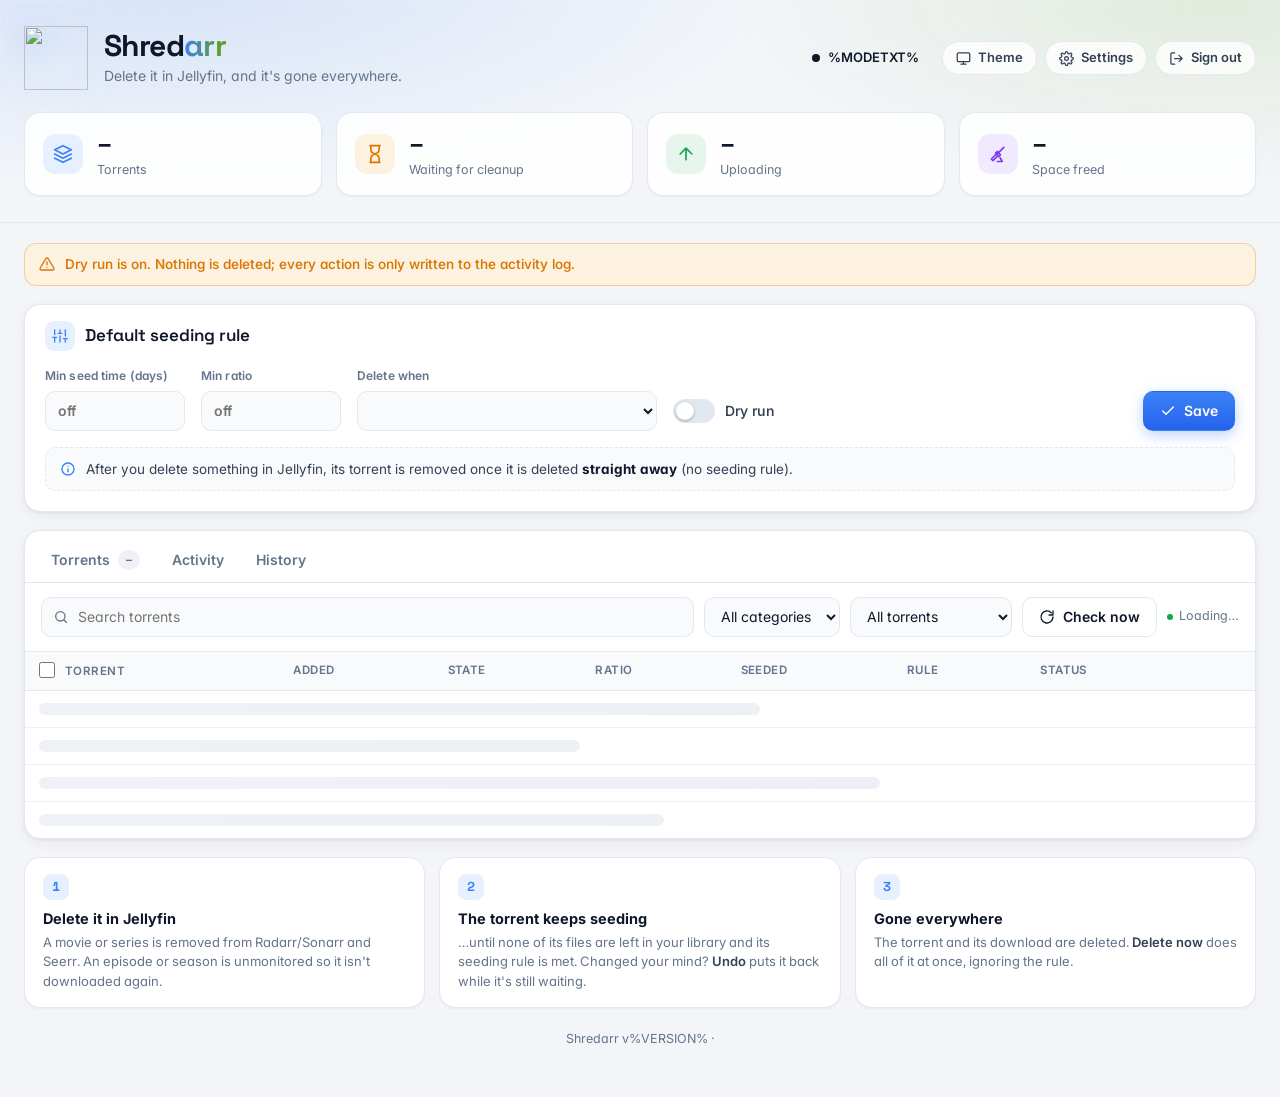
==== static/index.html @ 768ab6dd "Shredarr 1.0.0 Delete it in Jellyfin, and it's gone everywhere: Sonarr/Radarr, Seerr and qBittorrent" ====
<!doctype html>
<html lang="en">
<head>
<meta charset="utf-8">
<meta name="viewport" content="width=device-width,initial-scale=1,viewport-fit=cover">
<title>Shredarr</title>
<script>try{const t=localStorage.getItem('shredarr-theme');if(t)document.documentElement.dataset.theme=t}catch(e){}</script>
<link rel="icon" href="/logo.svg?v=4" type="image/svg+xml">
<link rel="apple-touch-icon" href="/logo.png?v=4">
<meta name="theme-color" content="#f3f5f9" media="(prefers-color-scheme: light)">
<meta name="theme-color" content="#0a0c11" media="(prefers-color-scheme: dark)">
<link rel="preconnect" href="https://fonts.googleapis.com"><link rel="preconnect" href="https://fonts.gstatic.com" crossorigin>
<link rel="stylesheet" href="https://fonts.googleapis.com/css2?family=Inter:wght@400;500;600;700&family=Space+Grotesk:wght@500;600;700&display=swap">
<link rel="stylesheet" href="/static/app.css?v=%ASSETV%">
</head>
<body>
<svg width="0" height="0" style="position:absolute" aria-hidden="true"><defs>
<symbol id="i-trash" viewBox="0 0 24 24"><path d="M3 6h18M8 6V4.5A1.5 1.5 0 0 1 9.5 3h5A1.5 1.5 0 0 1 16 4.5V6m2.5 0-.9 13.1A2 2 0 0 1 15.6 21H8.4a2 2 0 0 1-2-1.9L5.5 6M10 11v6M14 11v6"/></symbol>
<symbol id="i-edit" viewBox="0 0 24 24"><path d="M12 20h9M16.5 3.5a2.1 2.1 0 0 1 3 3L7 19l-4 1 1-4z"/></symbol>
<symbol id="i-film" viewBox="0 0 24 24"><rect x="3" y="3" width="18" height="18" rx="2"/><path d="M7 3v18M17 3v18M3 7.5h4M3 12h18M3 16.5h4M17 7.5h4M17 16.5h4"/></symbol>
<symbol id="i-tv" viewBox="0 0 24 24"><rect x="2" y="7" width="20" height="14" rx="2"/><path d="m17 2-5 5-5-5"/></symbol>
<symbol id="i-cap" viewBox="0 0 24 24"><path d="M22 10 12 5 2 10l10 5 10-5z"/><path d="M6 12v5c3 2.5 9 2.5 12 0v-5"/></symbol>
<symbol id="i-box" viewBox="0 0 24 24"><path d="M21 8 12 3 3 8v8l9 5 9-5z"/><path d="m3 8 9 5 9-5M12 13v8"/></symbol>
<symbol id="i-refresh" viewBox="0 0 24 24"><path d="M21 12a9 9 0 1 1-2.6-6.4M21 3v6h-6"/></symbol>
<symbol id="i-search" viewBox="0 0 24 24"><circle cx="11" cy="11" r="7"/><path d="m20 20-3.5-3.5"/></symbol>
<symbol id="i-check" viewBox="0 0 24 24"><path d="M20 6 9 17l-5-5"/></symbol>
<symbol id="i-clock" viewBox="0 0 24 24"><circle cx="12" cy="12" r="9"/><path d="M12 7v5l3 2"/></symbol>
<symbol id="i-up" viewBox="0 0 24 24"><path d="M12 19V5M5 12l7-7 7 7"/></symbol>
<symbol id="i-alert" viewBox="0 0 24 24"><path d="M10.3 3.9 1.8 18a2 2 0 0 0 1.7 3h17a2 2 0 0 0 1.7-3L13.7 3.9a2 2 0 0 0-3.4 0z"/><path d="M12 9v4M12 17h.01"/></symbol>
<symbol id="i-layers" viewBox="0 0 24 24"><path d="m12 2 10 5-10 5L2 7z"/><path d="m2 17 10 5 10-5M2 12l10 5 10-5"/></symbol>
<symbol id="i-sliders" viewBox="0 0 24 24"><path d="M4 21v-7M4 10V3M12 21v-9M12 8V3M20 21v-5M20 12V3M1 14h6M9 8h6M17 16h6"/></symbol>
<symbol id="i-power" viewBox="0 0 24 24"><path d="M18.4 6.6a9 9 0 1 1-12.8 0M12 2v10"/></symbol>
<symbol id="i-info" viewBox="0 0 24 24"><circle cx="12" cy="12" r="9"/><path d="M12 16v-4M12 8h.01"/></symbol>
<symbol id="i-undo" viewBox="0 0 24 24"><path d="M3 7v6h6"/><path d="M3.5 13A9 9 0 1 0 6 6.3L3 9"/></symbol>
<symbol id="i-bell" viewBox="0 0 24 24"><path d="M18 8a6 6 0 1 0-12 0c0 7-3 9-3 9h18s-3-2-3-9M13.7 21a2 2 0 0 1-3.4 0"/></symbol>
<symbol id="i-lock" viewBox="0 0 24 24"><rect x="4" y="11" width="16" height="10" rx="2"/><path d="M8 11V7a4 4 0 0 1 8 0v4"/></symbol>
<symbol id="i-logout" viewBox="0 0 24 24"><path d="M9 21H5a2 2 0 0 1-2-2V5a2 2 0 0 1 2-2h4M16 17l5-5-5-5M21 12H9"/></symbol>
<symbol id="i-send" viewBox="0 0 24 24"><path d="M22 2 11 13M22 2l-7 20-4-9-9-4z"/></symbol>
<symbol id="i-gear" viewBox="0 0 24 24"><circle cx="12" cy="12" r="3"/><path d="M19.4 15a1.7 1.7 0 0 0 .3 1.8l.1.1a2 2 0 1 1-2.8 2.8l-.1-.1a1.7 1.7 0 0 0-1.8-.3 1.7 1.7 0 0 0-1 1.5V21a2 2 0 1 1-4 0v-.1a1.7 1.7 0 0 0-1.1-1.5 1.7 1.7 0 0 0-1.8.3l-.1.1a2 2 0 1 1-2.8-2.8l.1-.1a1.7 1.7 0 0 0 .3-1.8 1.7 1.7 0 0 0-1.5-1H3a2 2 0 1 1 0-4h.1a1.7 1.7 0 0 0 1.5-1.1 1.7 1.7 0 0 0-.3-1.8l-.1-.1a2 2 0 1 1 2.8-2.8l.1.1a1.7 1.7 0 0 0 1.8.3H9a1.7 1.7 0 0 0 1-1.5V3a2 2 0 1 1 4 0v.1a1.7 1.7 0 0 0 1 1.5 1.7 1.7 0 0 0 1.8-.3l.1-.1a2 2 0 1 1 2.8 2.8l-.1.1a1.7 1.7 0 0 0-.3 1.8V9a1.7 1.7 0 0 0 1.5 1H21a2 2 0 1 1 0 4h-.1a1.7 1.7 0 0 0-1.5 1z"/></symbol>
<symbol id="i-back" viewBox="0 0 24 24"><path d="M19 12H5M12 19l-7-7 7-7"/></symbol>
<symbol id="i-hourglass" viewBox="0 0 24 24"><path d="M6 2h12M6 22h12M7 2v4.5a5 5 0 0 0 2 4l3 1.5 3-1.5a5 5 0 0 0 2-4V2M7 22v-4.5a5 5 0 0 1 2-4l3-1.5 3 1.5a5 5 0 0 1 2 4V22"/></symbol>
<symbol id="i-sun" viewBox="0 0 24 24"><circle cx="12" cy="12" r="4"/><path d="M12 2v2M12 20v2M4.9 4.9l1.4 1.4M17.7 17.7l1.4 1.4M2 12h2M20 12h2M4.9 19.1l1.4-1.4M17.7 6.3l1.4-1.4"/></symbol>
<symbol id="i-moon" viewBox="0 0 24 24"><path d="M21 12.8A9 9 0 1 1 11.2 3a7 7 0 0 0 9.8 9.8z"/></symbol>
<symbol id="i-auto" viewBox="0 0 24 24"><rect x="2" y="3" width="20" height="14" rx="2"/><path d="M8 21h8M12 17v4"/></symbol>
<symbol id="i-plug" viewBox="0 0 24 24"><path d="M9 2v6M15 2v6M6 8h12v3a6 6 0 0 1-12 0zM12 17v5"/></symbol>
<symbol id="i-shield" viewBox="0 0 24 24"><path d="M12 22s8-4 8-10V5l-8-3-8 3v7c0 6 8 10 8 10z"/></symbol>
<symbol id="i-disk" viewBox="0 0 24 24"><path d="M22 12H2M5.5 5h13l3.5 7v6a2 2 0 0 1-2 2H4a2 2 0 0 1-2-2v-6z"/><path d="M6 16h.01M10 16h.01"/></symbol>
<symbol id="i-list" viewBox="0 0 24 24"><path d="M8 6h13M8 12h13M8 18h13M3 6h.01M3 12h.01M3 18h.01"/></symbol>
<symbol id="i-plus" viewBox="0 0 24 24"><path d="M12 5v14M5 12h14"/></symbol>
<symbol id="i-x" viewBox="0 0 24 24"><path d="M18 6 6 18M6 6l12 12"/></symbol>
<symbol id="i-history" viewBox="0 0 24 24"><path d="M3 12a9 9 0 1 0 3-6.7L3 8"/><path d="M3 3v5h5M12 7v5l4 2"/></symbol>
<symbol id="i-broom" viewBox="0 0 24 24"><path d="m19 4-7.5 7.5M9 13l-5 5 2 2 5-5M13 15l-4-4 2-2 4 4zM14.5 16.5 17 21h-6"/></symbol>
<symbol id="i-link" viewBox="0 0 24 24"><path d="M15 3h6v6M10 14 21 3M18 13v6a2 2 0 0 1-2 2H5a2 2 0 0 1-2-2V8a2 2 0 0 1 2-2h6"/></symbol>
</defs></svg>

<div class="hero"><div class="wrapw">
<header class="top">
  <div class="brand"><img class="logo" src="/logo.svg?v=4" alt=""><div><h1>Shred<span>arr</span></h1><p>Delete it in Jellyfin, and it's gone everywhere.</p></div></div>
  <div class="hact">
    <span id="mode" class="pill %MODECLS%"><i></i><span id="modet">%MODETXT%</span></span>
    <button class="hbtn" id="htheme" title="Theme: follows your device"><svg class="i"><use href="#i-auto"/></svg><span>Theme</span></button>
    <a class="hbtn" id="hset" href="/settings" title="Settings"><svg class="i"><use href="#i-gear"/></svg><span>Settings</span></a>
    <a class="hbtn" id="hback" href="/" title="Back to dashboard" hidden><svg class="i"><use href="#i-back"/></svg><span>Dashboard</span></a>
    <button class="hbtn" id="hlogout" title="Sign out"><svg class="i"><use href="#i-logout"/></svg><span>Sign out</span></button>
  </div>
</header>
<section class="stats dash">
  <div class="stat"><div class="ic blue"><svg class="i"><use href="#i-layers"/></svg></div><div class="tx"><b id="st-total">–</b><span>Torrents</span></div></div>
  <div class="stat"><div class="ic amber"><svg class="i"><use href="#i-hourglass"/></svg></div><div class="tx"><b id="st-wait">–</b><span>Waiting for cleanup</span></div></div>
  <div class="stat"><div class="ic green"><svg class="i"><use href="#i-up"/></svg></div><div class="tx"><b id="st-up">–</b><span id="st-up-l">Uploading</span></div></div>
  <div class="stat"><div class="ic violet"><svg class="i"><use href="#i-broom"/></svg></div><div class="tx"><b id="st-freed">–</b><span id="st-freed-l">Space freed</span></div></div>
</section>
</div></div>

<main class="wrapw">
<div class="banner" id="setupbanner" hidden><svg class="i"><use href="#i-plug"/></svg><span>Shredarr isn't connected to your apps yet.</span><a href="/settings">Finish setup →</a></div>
<div class="banner bad" id="healthbanner" hidden><svg class="i"><use href="#i-alert"/></svg><span id="healthtext"></span><a href="/settings">Connections →</a></div>
<div class="banner" id="banner" %BANNERHIDDEN%><svg class="i"><use href="#i-alert"/></svg><span>Dry run is on. Nothing is deleted; every action is only written to the activity log.</span></div>
<div class="banner info dash" id="leftbanner" hidden><svg class="i"><use href="#i-broom"/></svg><span id="lefttext"></span><button type="button" id="leftshow">Review</button></div>

<!-- ============================================================ settings page -->
<section class="panel spage" id="spage" hidden>
<div class="panel-h"><h2><span class="ic blue"><svg class="i"><use href="#i-gear"/></svg></span>Settings</h2></div>
<div class="settings">

<section class="sbox wide" id="connbox"><h3><span class="ic blue"><svg class="i"><use href="#i-plug"/></svg></span>Connections</h3>
<p class="help">How Shredarr reaches your apps. Use the addresses Shredarr's container can reach, for example <code>http://sonarr:8989</code> on a shared Docker network. Leave a key blank to keep the saved one.</p>
<form id="cform"><div class="conns">
  <div class="conn" data-svc="sonarr"><div class="conn-h"><i class="dot"></i><b>Sonarr</b><small class="cstate"></small></div>
    <div class="field"><label>URL</label><div><input name="sonarr.url" placeholder="http://sonarr:8989" autocomplete="off"></div></div>
    <div class="field"><label>API key</label><div><input name="sonarr.api_key" type="password" autocomplete="off"><small>Sonarr → Settings → General → API Key</small></div></div>
    <div class="btnrow"><button type="button" class="ctest">Test</button></div></div>
  <div class="conn" data-svc="radarr"><div class="conn-h"><i class="dot"></i><b>Radarr</b><small class="cstate"></small></div>
    <div class="field"><label>URL</label><div><input name="radarr.url" placeholder="http://radarr:7878" autocomplete="off"></div></div>
    <div class="field"><label>API key</label><div><input name="radarr.api_key" type="password" autocomplete="off"><small>Radarr → Settings → General → API Key</small></div></div>
    <div class="btnrow"><button type="button" class="ctest">Test</button></div></div>
  <div class="conn" data-svc="qbittorrent"><div class="conn-h"><i class="dot"></i><b>qBittorrent</b><small class="cstate"></small></div>
    <div class="field"><label>URL</label><div><input name="qbittorrent.url" placeholder="http://qbittorrent:8080" autocomplete="off"></div></div>
    <div class="field"><label>Username</label><div><input name="qbittorrent.username" autocomplete="off"></div></div>
    <div class="field"><label>Password</label><div><input name="qbittorrent.password" type="password" autocomplete="off"></div></div>
    <div class="btnrow"><button type="button" class="ctest">Test</button></div></div>
  <div class="conn" data-svc="jellyfin"><div class="conn-h"><i class="dot"></i><b>Jellyfin</b><small class="cstate"></small></div>
    <div class="field"><label>URL</label><div><input name="jellyfin.url" placeholder="http://jellyfin:8096" autocomplete="off"></div></div>
    <div class="field"><label>API key</label><div><input name="jellyfin.api_key" type="password" autocomplete="off"><small>Jellyfin → Dashboard → API Keys</small></div></div>
    <div class="btnrow"><button type="button" class="ctest">Test</button></div></div>
  <div class="conn" data-svc="seerr"><div class="conn-h"><i class="dot"></i><b>Seerr</b><small class="opt">optional</small><small class="cstate"></small></div>
    <div class="field"><label>URL</label><div><input name="seerr.url" placeholder="http://seerr:5055" autocomplete="off"><small>Jellyseerr or Overseerr. Leave blank if you don't use one.</small></div></div>
    <div class="field"><label>API key</label><div><input name="seerr.api_key" type="password" autocomplete="off"></div></div>
    <div class="btnrow"><button type="button" class="ctest">Test</button></div></div>
</div>
<div class="btnrow"><button class="p"><svg class="i"><use href="#i-check"/></svg>Save connections</button></div>
</form>
<div class="svc"><div class="svc-h">Jellyfin webhook</div>
  <p class="help">Jellyfin tells Shredarr about deletes through its <b>Webhook</b> plugin. Install it from Jellyfin → Dashboard → Plugins → Catalog, then let Shredarr set it up.</p>
  <form id="wform"><div class="field"><label for="f-wu">Shredarr address</label><div><input id="f-wu" name="url" placeholder="http://shredarr:8089"><small>How Jellyfin reaches Shredarr. Use the server's IP if Jellyfin isn't on the same Docker network.</small></div></div>
  <div class="btnrow"><button class="p"><svg class="i"><use href="#i-link"/></svg>Set up Jellyfin webhook</button></div></form></div>
<div class="svc"><div class="svc-h">Path mappings</div>
  <p class="help">Only needed if qBittorrent or Sonarr/Radarr see your files at a different path than Shredarr does. Example: qBittorrent says <code>/downloads/</code>, Shredarr has the same folder at <code>/data/downloads/</code>.</p>
  <form id="mform"><div id="maps"></div>
  <div class="btnrow"><button type="button" id="addmap"><svg class="i"><use href="#i-plus"/></svg>Add mapping</button><button class="p">Save mappings</button></div></form></div>
</section>

<section class="sbox wide"><h3><span class="ic violet"><svg class="i"><use href="#i-list"/></svg></span>Seeding rules</h3>
<p class="help">Give some torrents a different rule than the default. The first rule that matches wins, in this order: a torrent's own rule, then <b>show or movie</b>, then <b>tracker</b>, then <b>category</b>, then the default rule on the dashboard. "Never delete" protects matching torrents.</p>
<form id="lform"><div class="rlist" id="rlist"></div>
<datalist id="dl-category"></datalist><datalist id="dl-title"></datalist><datalist id="dl-tracker"></datalist>
<div class="btnrow"><button type="button" id="addrule"><svg class="i"><use href="#i-plus"/></svg>Add rule</button><button class="p">Save rules</button></div></form>
</section>

<section class="sbox notif"><h3><span class="ic blue"><svg class="i"><use href="#i-bell"/></svg></span>Notifications</h3>
<p class="help">Set up any of these services. Leave the ones you don't use blank.</p>
<form id="nform">
<div class="svc"><div class="svc-h">Discord</div>
<div class="field"><label for="f-du">Webhook URL</label><div><input id="f-du" name="discord_url" placeholder="https://discord.com/api/webhooks/…" autocomplete="off"><small>Discord channel webhook URL</small></div></div>
<div class="field"><label for="f-dn">Username</label><div><input id="f-dn" name="discord_username" placeholder="Shredarr" autocomplete="off"><small>The username to post as. Leave blank for the webhook's own name.</small></div></div>
<div class="field"><label for="f-da">Avatar</label><div><input id="f-da" name="discord_avatar" placeholder="Shredarr logo" autocomplete="off"><small>Image URL for the avatar on these messages. Leave blank to use the Shredarr logo, which Shredarr sets as the webhook's own picture (Discord can't load images from a private server).</small></div></div></div>
<div class="svc"><div class="svc-h">ntfy</div>
<div class="field"><label for="f-ns">Server URL</label><div><input id="f-ns" name="ntfy_server" placeholder="https://ntfy.sh" autocomplete="off"><small>Leave blank to use ntfy.sh, or enter your own server.</small></div></div>
<div class="field"><label for="f-nt">Topic</label><div><input id="f-nt" name="ntfy_topic" placeholder="my-shredarr-alerts" autocomplete="off"><small>The topic your phone is subscribed to in the ntfy app.</small></div></div>
<div class="field"><label for="f-nk">Access token</label><div><input id="f-nk" name="ntfy_token" type="password" autocomplete="off"><small>Only needed if the topic is protected.</small></div></div>
<div class="field"><label for="f-np">Priority</label><div><select id="f-np" name="ntfy_priority"><option value="1">Min</option><option value="2">Low</option><option value="3">Default</option><option value="4">High</option><option value="5">Max</option></select></div></div></div>
<div class="svc"><div class="svc-h">Pushover</div>
<div class="field"><label for="f-pu">User key</label><div><input id="f-pu" name="pushover_user" autocomplete="off"><small>Your user key from pushover.net.</small></div></div>
<div class="field"><label for="f-pt">API token</label><div><input id="f-pt" name="pushover_token" type="password" autocomplete="off"><small>The application token you created on pushover.net.</small></div></div>
<div class="field"><label for="f-pp">Priority</label><div><select id="f-pp" name="pushover_priority"><option value="-2">Lowest</option><option value="-1">Low</option><option value="0">Normal</option><option value="1">High</option><option value="2">Emergency</option></select></div></div>
<div class="field"><label for="f-pso">Sound</label><div><input id="f-pso" name="pushover_sound" placeholder="Your default" autocomplete="off"><small>Optional, for example <i>pushover</i>, <i>cosmic</i> or <i>none</i>.</small></div></div></div>
<div class="svc"><div class="svc-h">Notify me when</div>
<div class="sw-row"><input type="checkbox" class="sw" aria-label="A torrent is cleaned up" name="on_cleanup"><span><b>A torrent is cleaned up</b><small>Its torrent and download were deleted, with the space freed.</small></span></div>
<div class="sw-row"><input type="checkbox" class="sw" aria-label="Something goes wrong" name="on_failure"><span><b>Something goes wrong</b><small>Any step that fails, or an app Shredarr can't reach.</small></span></div>
<div class="sw-row"><input type="checkbox" class="sw" aria-label="An undo finishes" name="on_undo"><span><b>An undo finishes</b><small>Whether the restore worked or not.</small></span></div>
<div class="sw-row"><input type="checkbox" class="sw" aria-label="I delete something in Jellyfin" name="on_jellyfin"><span><b>I delete something in Jellyfin</b><small>Every delete Shredarr receives.</small></span></div>
<div class="sw-row"><input type="checkbox" class="sw" aria-label="Daily summary" name="daily_summary"><span><b>Daily summary</b><small>What was cleaned up, space freed, problems and what's waiting.</small></span><input type="time" name="summary_time" class="tm"></div></div>
<div class="btnrow"><button type="button" id="ntest"><svg class="i"><use href="#i-send"/></svg>Send test</button><button class="p"><svg class="i"><use href="#i-check"/></svg>Save</button></div>
</form></section>

<div class="scol">
<section class="sbox"><h3><span class="ic blue"><svg class="i"><use href="#i-broom"/></svg></span>Cleanup behavior</h3>
<p class="help">What Shredarr does in Sonarr, Radarr and Seerr when you delete something in Jellyfin.</p>
<form id="bform">
<div class="sw-row"><input type="checkbox" class="sw" aria-label="Add an import exclusion" name="import_exclusion"><span><b>Add an import exclusion</b><small>When a movie or show is removed, stop import lists from adding it back.</small></span></div>
<div class="sw-row"><input type="checkbox" class="sw" aria-label="Remove it from Seerr" name="remove_from_seerr"><span><b>Remove it from Seerr</b><small>So it can be requested again later.</small></span></div>
<div class="sw-row"><input type="checkbox" class="sw" aria-label="Unmonitor deleted episodes" name="unmonitor"><span><b>Unmonitor deleted episodes and seasons</b><small>Otherwise Sonarr may download them again.</small></span></div>
<div class="sw-row"><input type="checkbox" class="sw" aria-label="Remove episode file records" name="remove_episode_files"><span><b>Remove deleted episodes' file records</b><small>Keeps Sonarr's view of your library accurate straight away.</small></span></div>
</form></section>

<section class="sbox"><h3><span class="ic green"><svg class="i"><use href="#i-clock"/></svg></span>Deletion delay</h3>
<p class="help">After you delete something in Jellyfin, Shredarr can hold on to its torrent for a while before removing it, even once the seeding rule is met. That gives you time to <b>Undo</b> a delete you didn't mean.</p>
<form id="gform">
<div class="field"><label for="f-gv">Wait</label><div><div class="dur"><input id="f-gv" name="value" type="number" min="0" step="any"><select name="unit"><option value="hours">hours</option><option value="days">days</option></select></div>
<small id="g-help">0 means no delay: the torrent is removed as soon as its seeding rule is met.</small></div></div>
<div class="btnrow"><button class="p"><svg class="i"><use href="#i-check"/></svg>Save</button></div></form></section>

<section class="sbox"><h3><span class="ic amber"><svg class="i"><use href="#i-disk"/></svg></span>Low disk space</h3>
<p class="help">When the downloads disk runs low, delete waiting torrents early (oldest first) even if their seeding rule isn't met yet. Torrents still in your library, protected, or in their deletion delay are never touched.</p>
<form id="sform">
<div class="sw-row"><input type="checkbox" class="sw" aria-label="Free up space automatically" name="enabled"><span><b>Free up space automatically</b><small id="free-now"></small></span></div>
<div class="field"><label for="f-sg">Keep at least</label><div><div class="dur"><input id="f-sg" name="min_free_gb" type="number" min="1" step="any"><span class="unit">GB free</span></div></div></div>
<div class="btnrow"><button class="p"><svg class="i"><use href="#i-check"/></svg>Save</button></div></form></section>

<section class="sbox"><h3><span class="ic amber"><svg class="i"><use href="#i-box"/></svg></span>RAR restore</h3>
<p class="help">Some releases come as RAR archives. If you delete one and then press <b>Undo</b>, Shredarr unpacks the archive again and hands the video back to Sonarr/Radarr.</p>
<form id="rform">
<div class="sw-row"><input type="checkbox" class="sw" aria-label="Restore RAR releases with Undo" name="enabled"><span><b>Restore RAR releases with Undo</b><small>Shredarr unpacks the archive with its built-in unpacker. The torrent's files are only read, never changed.</small></span></div>
<ul class="checks" id="rchecks" hidden></ul>
<div class="btnrow"><button type="button" id="rcheck"><svg class="i"><use href="#i-check"/></svg>Check setup</button></div>
</form></section>

<section class="sbox"><h3><span class="ic violet"><svg class="i"><use href="#i-lock"/></svg></span>Password</h3>
<form id="pform">
<div class="field"><label for="f-pc">Current</label><div><input id="f-pc" type="password" name="current" autocomplete="current-password" required></div></div>
<div class="field"><label for="f-pn">New</label><div><input id="f-pn" type="password" name="new" autocomplete="new-password" required><small id="pol-text"></small></div></div>
<div class="field"><label for="f-pk">Confirm</label><div><input id="f-pk" type="password" name="confirm" autocomplete="new-password" required></div></div>
<div class="btnrow"><button class="p"><svg class="i"><use href="#i-check"/></svg>Change password</button></div></form>
<form id="polform" class="svc" style="margin-top:14px"><div class="svc-h">Password rules</div>
<div class="field"><label for="f-ml">Minimum length</label><div><input id="f-ml" type="number" name="min_length" min="1" max="128"></div></div>
<div class="sw-row"><input type="checkbox" class="sw" aria-label="Needs an uppercase letter" name="upper"><span><b>Needs an uppercase letter</b></span></div>
<div class="sw-row"><input type="checkbox" class="sw" aria-label="Needs a number" name="digit"><span><b>Needs a number</b></span></div>
<div class="sw-row"><input type="checkbox" class="sw" aria-label="Needs a symbol" name="symbol"><span><b>Needs a symbol</b></span></div>
<div class="btnrow"><button type="button" id="polnone">No requirements</button><button class="p">Save rules</button></div></form>
<p class="help" style="margin:14px 0 0">Forgot it? Use <b>Forgot password?</b> on the sign-in page to get a one-time reset code.</p>
<div class="btnrow" style="margin-top:14px;border-top:1px solid var(--line2);padding-top:14px"><button type="button" id="logoutall"><svg class="i"><use href="#i-logout"/></svg>Sign out everywhere</button></div></section>

<section class="sbox"><h3><span class="ic green"><svg class="i"><use href="#i-info"/></svg></span>About</h3>
<p class="help" id="about-ver"></p>
<form id="uform"><div class="sw-row"><input type="checkbox" class="sw" aria-label="Check for updates" name="enabled"><span><b>Check for updates</b><small>Looks for a newer release on GitHub twice a day. Nothing else is sent.</small></span></div></form>
</section>
</div>
</div>
</section>

<!-- ============================================================ dashboard -->
<section class="panel dash" style="margin-top:18px"><div class="panel-h"><h2><span class="ic blue"><svg class="i"><use href="#i-sliders"/></svg></span>Default seeding rule</h2></div>
<form class="rules" id="rules">
<label>Min seed time (days)<input type="number" name="min_seed_days" step="any" min="0" value="%DAYS%" placeholder="off"></label>
<label>Min ratio<input type="number" name="min_ratio" step="any" min="0" value="%RATIO%" placeholder="off"></label>
<label>Delete when<select name="mode">%MODEOPTS%</select></label>
<div class="switch"><input type="checkbox" name="dry_run" aria-label="Dry run" %DRYCHK%><span>Dry run</span></div><span></span>
<button class="p" id="rsave"><svg class="i"><use href="#i-check"/></svg>Save</button>
<div class="sentence"><svg class="i"><use href="#i-info"/></svg><span id="sentence"></span></div></form></section>

<section class="panel tablepanel dash">
<nav class="tabs"><button id="tab-t">Torrents <span class="n" id="count">–</span></button><button id="tab-a">Activity</button><button id="tab-h">History</button></nav>
<div id="pane-t"><div class="bar"><div class="search"><svg class="i"><use href="#i-search"/></svg><input type="search" id="q" placeholder="Search torrents"></div>
<select id="cat"><option value="">All categories</option></select>
<select id="msort" class="mobile"><option value="">Sort: default</option><option value="added:-1">Newest added</option><option value="added:1">Oldest added</option>
<option value="name:1">Name A–Z</option><option value="ratio:-1">Highest ratio</option><option value="ratio:1">Lowest ratio</option>
<option value="seeded:-1">Longest seeded</option><option value="seeded:1">Shortest seeded</option><option value="rule:-1">Seeding rule met first</option><option value="status:1">Status</option></select>
<select id="show"><option value="">All torrents</option><option value="queued">Deleted in Jellyfin</option><option value="met">Seeding rule met</option><option value="leftover">Leftovers</option><option value="protected">Protected</option><option value="custom">Custom rule</option><option value="active">Transferring</option></select>
<button id="checknow"><svg class="i"><use href="#i-refresh"/></svg><span>Check now</span></button><span class="upd" id="upd">Loading…</span></div>
<div class="wrap"><table><thead><tr><th data-k="name"><input type="checkbox" id="selall" class="selbox" aria-label="Select all shown">Torrent</th><th data-k="added">Added</th><th data-k="state">State</th><th data-k="ratio">Ratio</th><th data-k="seeded">Seeded</th><th data-k="rule" title="Sort by seeding progress: rule met first, then closest to meeting it">Rule</th><th data-k="status">Status</th><th></th></tr></thead>
<tbody id="rows"><tr class="sk"><td colspan="8"><div style="width:60%"></div></td></tr><tr class="sk"><td colspan="8"><div style="width:45%"></div></td></tr><tr class="sk"><td colspan="8"><div style="width:70%"></div></td></tr><tr class="sk"><td colspan="8"><div style="width:52%"></div></td></tr></tbody></table>
<div class="empty" id="empty" hidden><img src="/logo.svg?v=4" alt=""><b>Nothing here</b>No torrents match these filters.</div></div></div>
<div id="pane-a" hidden><div class="bar"><span class="upd" id="lupd">Loading…</span></div><ol class="feed" id="logrows"></ol></div>
<div id="pane-h" hidden><div class="bar"><div class="search"><svg class="i"><use href="#i-search"/></svg><input type="search" id="hq" placeholder="Search history"></div><span class="upd" id="hsum"></span></div>
<div class="wrap"><table class="hist"><thead><tr><th>Cleaned up</th><th>Torrent</th><th>Size</th><th>Why</th><th></th></tr></thead><tbody id="hrows"></tbody></table>
<div class="empty" id="hempty" hidden><img src="/logo.svg?v=4" alt=""><b>Nothing cleaned up yet</b>Torrents Shredarr deletes will be listed here.</div></div></div>
</section>
<div class="how dash">
<div class="step"><div class="num">1</div><b>Delete it in Jellyfin</b><p>A movie or series is removed from Radarr/Sonarr and Seerr. An episode or season is unmonitored so it isn't downloaded again.</p></div>
<div class="step"><div class="num">2</div><b>The torrent keeps seeding</b><p>…until none of its files are left in your library and its seeding rule is met. Changed your mind? <b>Undo</b> puts it back while it's still waiting.</p></div>
<div class="step"><div class="num">3</div><b>Gone everywhere</b><p>The torrent and its download are deleted. <b>Delete now</b> does all of it at once, ignoring the rule.</p></div>
</div>
<footer><span id="ver">Shredarr v%VERSION%</span> · <a id="upd-link" href="#" target="_blank" rel="noopener" hidden></a></footer>
</main>

<!-- ============================================================ bulk action bar -->
<div class="bulk" id="bulk" hidden>
  <b id="bulkn"></b>
  <button type="button" id="b-rule"><svg class="i"><use href="#i-sliders"/></svg>Set rule</button>
  <button type="button" id="b-protect"><svg class="i"><use href="#i-shield"/></svg>Protect</button>
  <button type="button" id="b-queue"><svg class="i"><use href="#i-broom"/></svg>Add to cleanup</button>
  <button type="button" id="b-undo"><svg class="i"><use href="#i-undo"/></svg>Undo</button>
  <button type="button" id="b-del" class="danger"><svg class="i"><use href="#i-trash"/></svg>Delete now</button>
  <button type="button" id="b-clear" class="icon" title="Clear selection" aria-label="Clear selection"><svg class="i"><use href="#i-x"/></svg></button>
</div>

<!-- ============================================================ dialogs -->
<dialog id="del"><form method="dialog"><div class="dh"><div class="ic red"><svg class="i"><use href="#i-trash"/></svg></div><div><h3 tabindex="-1" autofocus>Delete now?</h3><p class="name" id="delname"></p></div></div>
<p id="deldry" class="note warn" hidden><svg class="i"><use href="#i-alert"/></svg>Dry run is on, so this will only be logged.</p><ul id="delsteps"></ul>
<p class="note m">The seeding rule is ignored. This can't be undone.</p>
<div class="btns"><button value="cancel">Cancel</button><button class="danger" id="delgo" value="go" disabled><svg class="i"><use href="#i-trash"/></svg>Delete</button></div></form></dialog>
<dialog id="und"><form method="dialog"><div class="dh"><div class="ic blue"><svg class="i"><use href="#i-undo"/></svg></div><div><h3 tabindex="-1" autofocus>Undo this delete?</h3><p class="name" id="undname"></p></div></div>
<p class="note" style="color:var(--fg2)" id="undintro">Undo puts it back as if you never deleted it:</p><ul id="undsteps"></ul>
<div class="btns"><button value="cancel">Cancel</button><button class="p" id="undgo" value="go" disabled><svg class="i"><use href="#i-undo"/></svg>Undo delete</button></div></form></dialog>
<dialog id="rdl"><form method="dialog"><div class="dh"><div class="ic blue"><svg class="i"><use href="#i-refresh"/></svg></div><div><h3 tabindex="-1" autofocus>Download it again?</h3><p class="name" id="rdlname"></p></div></div>
<div id="rdlhow" hidden><p class="note" style="color:var(--fg2)">Bring back <b id="rdlwhat"></b>:</p>
<label class="choice"><input type="radio" name="rdlhow" value="same" id="rdl-same"><span><b>Same release</b><small id="rdl-same-note"></small></span></label>
<label class="choice"><input type="radio" name="rdlhow" value="search"><span><b>Search again</b><small>Sonarr/Radarr pick the best release available now.</small></span></label></div>
<ul id="rdlsteps"></ul>
<div class="btns"><button value="cancel">Cancel</button><button class="p" id="rdlgo" value="go" disabled><svg class="i"><use href="#i-refresh"/></svg>Redownload</button></div></form></dialog>
<dialog id="dlg"><form method="dialog"><div class="dh"><div class="ic blue"><svg class="i"><use href="#i-sliders"/></svg></div><div><h3 tabindex="-1" autofocus>Seeding rule</h3><p class="name" id="dname"></p></div></div>
<label>Rule<select id="dmode"><option value="">Default rule</option></select></label>
<div class="row"><label>Min seed time (days)<input type="number" id="ddays" step="any" min="0" placeholder="off"></label>
<label>Min ratio<input type="number" id="dratio" step="any" min="0" placeholder="off"></label></div>
<div class="btns"><button value="cancel">Cancel</button><button class="p" value="save"><svg class="i"><use href="#i-check"/></svg>Save</button></div></form></dialog>
<div id="toast"><svg class="i"><use href="#i-check"/></svg><span></span></div>
<script>window.MODES=%MODESJSON%</script>
<script src="/static/app.js?v=%ASSETV%"></script>
</body>
</html>
---- static/app.css ----
:root {
  color-scheme: light dark;
  --page: #f3f5f9;
  --panel: #fff;
  --panel2: #f8fafc;
  --sunk: #f1f4f8;
  --fg: #0f172a;
  --fg2: #334155;
  --mut: #64748b;
  --line: #e2e8f0;
  --line2: #edf1f6;
  --brand: #3b82f6;
  --brand2: #2563eb;
  --brand-weak: #e7f0ff;
  --lime: #65a30d;
  --lime-weak: #eef7e0;
  --ok: #16a34a;
  --ok-weak: #e6f6ec;
  --bad: #dc2626;
  --bad-weak: #fdecec;
  --warn: #d97706;
  --warn-weak: #fdf2e0;
  --chip: #eef2f7;
  --movie: #d97706;
  --movie-weak: #fdf2e0;
  --tv: #0284c7;
  --tv-weak: #e0f2fe;
  --course: #7c3aed;
  --course-weak: #f1eafe;
  --shadow-sm: 0 1px 2px rgba(15, 23, 42, 0.05);
  --shadow: 0 1px 3px rgba(15, 23, 42, 0.06), 0 4px 14px rgba(15, 23, 42, 0.05);
  --r: 16px;
  --hero1: rgba(59, 130, 246, 0.16);
  --hero2: rgba(101, 163, 13, 0.12);
}
@media (prefers-color-scheme: dark) {
  :root:not([data-theme="light"]) {
    --page: #0a0c11;
    --panel: #11141b;
    --panel2: #141821;
    --sunk: #171b25;
    --fg: #e8ecf3;
    --fg2: #c3cad6;
    --mut: #8590a3;
    --line: #222836;
    --line2: #1b2029;
    --brand: #5b9cff;
    --brand2: #7aaeff;
    --brand-weak: #16243d;
    --lime: #9ad65a;
    --lime-weak: #1d2a14;
    --ok: #4ade80;
    --ok-weak: #12291b;
    --bad: #f87171;
    --bad-weak: #341818;
    --warn: #fbbf24;
    --warn-weak: #33270e;
    --chip: #1c212c;
    --movie: #fbbf24;
    --movie-weak: #33270e;
    --tv: #38bdf8;
    --tv-weak: #0f2a3a;
    --course: #a78bfa;
    --course-weak: #251c3d;
    --shadow-sm: 0 1px 2px rgba(0, 0, 0, 0.4);
    --shadow: 0 1px 2px rgba(0, 0, 0, 0.35), 0 8px 24px rgba(0, 0, 0, 0.25);
    --hero1: rgba(91, 156, 255, 0.18);
    --hero2: rgba(154, 214, 90, 0.1);
  }
}
:root[data-theme="dark"] {
  --page: #0a0c11;
  --panel: #11141b;
  --panel2: #141821;
  --sunk: #171b25;
  --fg: #e8ecf3;
  --fg2: #c3cad6;
  --mut: #8590a3;
  --line: #222836;
  --line2: #1b2029;
  --brand: #5b9cff;
  --brand2: #7aaeff;
  --brand-weak: #16243d;
  --lime: #9ad65a;
  --lime-weak: #1d2a14;
  --ok: #4ade80;
  --ok-weak: #12291b;
  --bad: #f87171;
  --bad-weak: #341818;
  --warn: #fbbf24;
  --warn-weak: #33270e;
  --chip: #1c212c;
  --movie: #fbbf24;
  --movie-weak: #33270e;
  --tv: #38bdf8;
  --tv-weak: #0f2a3a;
  --course: #a78bfa;
  --course-weak: #251c3d;
  --shadow-sm: 0 1px 2px rgba(0, 0, 0, 0.4);
  --shadow: 0 1px 2px rgba(0, 0, 0, 0.35), 0 8px 24px rgba(0, 0, 0, 0.25);
  --hero1: rgba(91, 156, 255, 0.18);
  --hero2: rgba(154, 214, 90, 0.1);
}
:root[data-theme="light"] {
  color-scheme: light;
}
:root[data-theme="dark"] {
  color-scheme: dark;
}
* {
  box-sizing: border-box;
}
[hidden] {
  display: none !important;
}
html {
  background: var(--page);
}
body {
  background: var(--page);
  color: var(--fg);
  font:
    14.5px/1.5 Inter,
    -apple-system,
    BlinkMacSystemFont,
    "Segoe UI",
    Roboto,
    sans-serif;
  margin: 0;
  -webkit-font-smoothing: antialiased;
  font-variant-numeric: tabular-nums;
  font-feature-settings: "cv11", "ss01";
}
.disp {
  font-family: "Space Grotesk", Inter, sans-serif;
}
svg.i {
  width: 16px;
  height: 16px;
  flex: none;
  fill: none;
  stroke: currentColor;
  stroke-width: 2;
  stroke-linecap: round;
  stroke-linejoin: round;
  vertical-align: -3px;
}
.m {
  color: var(--mut);
}
/* hero */
.hero {
  position: relative;
  overflow: hidden;
  border-bottom: 1px solid var(--line);
  background: radial-gradient(900px 300px at 12% -10%, var(--hero1), transparent 70%),
    radial-gradient(700px 260px at 95% 0%, var(--hero2), transparent 70%), var(--page);
}
.hero::after {
  content: "";
  position: absolute;
  inset: 0;
  pointer-events: none;
  opacity: 0.5;
  background-image: linear-gradient(var(--line2) 1px, transparent 1px), linear-gradient(90deg, var(--line2) 1px, transparent 1px);
  background-size: 32px 32px;
  mask-image: linear-gradient(to bottom, rgba(0, 0, 0, 0.5), transparent 85%);
  -webkit-mask-image: linear-gradient(to bottom, rgba(0, 0, 0, 0.5), transparent 85%);
}
.wrapw {
  max-width: 1320px;
  margin: 0 auto;
  padding: 0 24px;
  position: relative;
  z-index: 1;
}
.top {
  display: flex;
  align-items: center;
  justify-content: space-between;
  gap: 16px;
  padding: 26px 0 22px;
}
.brand {
  display: flex;
  align-items: center;
  gap: 16px;
  min-width: 0;
}
.logo {
  width: 64px;
  height: 64px;
  flex: none;
  filter: drop-shadow(0 6px 14px rgba(59, 130, 246, 0.25));
  transition: transform 0.3s;
}
.logo:hover {
  transform: rotate(-6deg) scale(1.05);
}
.brand h1 {
  font-family: "Space Grotesk", Inter, sans-serif;
  font-size: 30px;
  line-height: 1.05;
  margin: 0;
  letter-spacing: -0.02em;
  font-weight: 700;
}
.brand h1 span {
  background: linear-gradient(90deg, var(--brand), var(--lime));
  -webkit-background-clip: text;
  background-clip: text;
  color: transparent;
}
.brand p {
  margin: 4px 0 0;
  color: var(--mut);
  font-size: 14px;
}
.pill {
  display: inline-flex;
  align-items: center;
  gap: 8px;
  padding: 6px 14px;
  border-radius: 99px;
  font-size: 13px;
  font-weight: 600;
  white-space: nowrap;
  border: 1px solid transparent;
  backdrop-filter: blur(6px);
}
.pill i {
  width: 8px;
  height: 8px;
  border-radius: 50%;
  background: currentColor;
  position: relative;
}
.pill.live {
  color: var(--ok);
  background: var(--ok-weak);
  border-color: color-mix(in srgb, var(--ok) 25%, transparent);
}
.pill.live i::after {
  content: "";
  position: absolute;
  inset: -4px;
  border-radius: 50%;
  border: 2px solid currentColor;
  opacity: 0;
  animation: ping 2s infinite;
}
.pill.dry {
  color: var(--warn);
  background: var(--warn-weak);
  border-color: color-mix(in srgb, var(--warn) 25%, transparent);
}
.hact {
  display: flex;
  align-items: center;
  gap: 8px;
  flex-wrap: wrap;
  justify-content: flex-end;
}
.hbtn {
  display: inline-flex;
  align-items: center;
  gap: 7px;
  height: 34px;
  padding: 0 13px;
  border-radius: 99px;
  border: 1px solid var(--line);
  background: color-mix(in srgb, var(--panel) 80%, transparent);
  color: var(--fg2);
  font-size: 13px;
  font-weight: 600;
  text-decoration: none;
  cursor: pointer;
  backdrop-filter: blur(6px);
}
.hbtn:hover {
  background: var(--panel);
  color: var(--fg);
}
.hbtn svg.i {
  width: 15px;
  height: 15px;
}
body.on-settings .dash {
  display: none !important;
}
.spage {
  margin-top: 18px;
}
.spage .settings {
  padding-top: 10px;
}
@keyframes ping {
  0% {
    transform: scale(0.6);
    opacity: 0.8;
  }
  100% {
    transform: scale(1.8);
    opacity: 0;
  }
}
/* stats */
.stats {
  display: grid;
  grid-template-columns: repeat(4, 1fr);
  gap: 14px;
  padding-bottom: 26px;
}
.stat {
  position: relative;
  background: color-mix(in srgb, var(--panel) 85%, transparent);
  backdrop-filter: blur(8px);
  border: 1px solid var(--line);
  border-radius: var(--r);
  padding: 16px 18px;
  box-shadow: var(--shadow-sm);
  overflow: hidden;
  display: flex;
  gap: 14px;
  align-items: center;
}
.stat .ic {
  width: 40px;
  height: 40px;
  border-radius: 12px;
  display: grid;
  place-items: center;
  flex: none;
}
.stat .ic svg.i {
  width: 20px;
  height: 20px;
}
.stat b {
  display: block;
  font-family: "Space Grotesk", Inter, sans-serif;
  font-size: 26px;
  font-weight: 600;
  letter-spacing: -0.02em;
  line-height: 1.1;
}
.stat span {
  font-size: 12.5px;
  color: var(--mut);
}
.stat .tx {
  min-width: 0;
  flex: 1;
}
.ic.blue {
  background: var(--brand-weak);
  color: var(--brand);
}
.ic.amber {
  background: var(--warn-weak);
  color: var(--warn);
}
.ic.green {
  background: var(--ok-weak);
  color: var(--ok);
}
.ic.violet {
  background: var(--course-weak);
  color: var(--course);
}

/* banner */
.banner {
  display: flex;
  align-items: center;
  gap: 10px;
  background: var(--warn-weak);
  color: var(--warn);
  border: 1px solid color-mix(in srgb, var(--warn) 30%, transparent);
  border-radius: 12px;
  padding: 10px 14px;
  font-size: 13.5px;
  font-weight: 550;
  margin: 18px 0 0;
}
main.wrapw {
  padding-top: 20px;
  padding-bottom: 48px;
}
/* panels */
.panel {
  background: var(--panel);
  border: 1px solid var(--line);
  border-radius: var(--r);
  box-shadow: var(--shadow);
  margin-bottom: 18px;
}
.panel-h {
  display: flex;
  align-items: center;
  justify-content: space-between;
  flex-wrap: wrap;
  gap: 6px 14px;
  padding: 16px 20px 0;
}
.panel-h h2 {
  font-family: "Space Grotesk", Inter, sans-serif;
  font-size: 17px;
  margin: 0;
  font-weight: 600;
  display: flex;
  align-items: center;
  gap: 10px;
}
.panel-h h2 .ic {
  width: 30px;
  height: 30px;
  border-radius: 9px;
  display: grid;
  place-items: center;
}
.panel-h h2 .ic svg.i {
  width: 16px;
  height: 16px;
}
/* controls */
input,
select,
button {
  font: inherit;
  font-size: 14px;
  color: var(--fg);
}
input[type="number"],
input[type="search"],
select {
  height: 40px;
  padding: 0 12px;
  border: 1px solid var(--line);
  border-radius: 10px;
  background: var(--panel2);
  min-width: 0;
  transition:
    border-color 0.15s,
    box-shadow 0.15s;
}
input:hover,
select:hover {
  border-color: color-mix(in srgb, var(--brand) 35%, var(--line));
}
input:focus,
select:focus {
  outline: none;
  border-color: var(--brand);
  box-shadow: 0 0 0 3px color-mix(in srgb, var(--brand) 20%, transparent);
}
button:focus-visible {
  outline: none;
  box-shadow: 0 0 0 3px color-mix(in srgb, var(--brand) 30%, transparent);
}
button {
  height: 40px;
  padding: 0 16px;
  border-radius: 10px;
  border: 1px solid var(--line);
  background: var(--panel);
  cursor: pointer;
  font-weight: 600;
  white-space: nowrap;
  display: inline-flex;
  align-items: center;
  justify-content: center;
  gap: 8px;
  transition:
    background 0.15s,
    transform 0.05s,
    box-shadow 0.15s,
    border-color 0.15s;
}
button:hover {
  background: var(--sunk);
}
button:active {
  transform: translateY(1px);
}
button:disabled {
  opacity: 0.55;
  cursor: default;
}
button.p {
  background: linear-gradient(180deg, var(--brand), var(--brand2));
  border-color: transparent;
  color: #fff;
  box-shadow: 0 4px 14px color-mix(in srgb, var(--brand) 35%, transparent);
}
button.p:hover {
  filter: brightness(1.07);
}
button.danger {
  background: linear-gradient(180deg, #ef4444, #dc2626);
  border-color: transparent;
  color: #fff;
  box-shadow: 0 4px 14px rgba(220, 38, 38, 0.3);
}
button.icon {
  width: 32px;
  height: 32px;
  padding: 0;
  border-radius: 9px;
  background: none;
  border-color: transparent;
  color: var(--mut);
}
button.icon:hover {
  background: var(--sunk);
  color: var(--fg);
}
button.icon.del:hover {
  background: var(--bad-weak);
  color: var(--bad);
}
button .spin {
  animation: spin 0.8s linear infinite;
}
@keyframes spin {
  to {
    transform: rotate(360deg);
  }
}
label {
  display: flex;
  flex-direction: column;
  gap: 6px;
  font-size: 12px;
  font-weight: 600;
  color: var(--mut);
  letter-spacing: 0.01em;
}
/* rule form */
form.rules {
  display: grid;
  grid-template-columns: 140px 140px minmax(220px, 300px) auto 1fr auto;
  gap: 14px 16px;
  align-items: end;
  padding: 16px 20px 6px;
}
form.rules input[type="number"],
form.rules select {
  width: 100%;
}
.switch {
  display: flex;
  flex-direction: row;
  align-items: center;
  gap: 10px;
  color: var(--fg2);
  font-size: 14px;
  font-weight: 550;
  height: 40px;
  letter-spacing: 0;
}
.switch input {
  appearance: none;
  -webkit-appearance: none;
  width: 42px;
  height: 24px;
  border-radius: 99px;
  background: var(--line);
  position: relative;
  margin: 0;
  cursor: pointer;
  transition: background 0.2s;
  flex: none;
}
.switch input::after {
  content: "";
  position: absolute;
  top: 3px;
  left: 3px;
  width: 18px;
  height: 18px;
  border-radius: 50%;
  background: #fff;
  box-shadow: 0 1px 3px rgba(0, 0, 0, 0.3);
  transition: transform 0.2s;
}
.switch input:checked {
  background: var(--warn);
}
.switch input:checked::after {
  transform: translateX(18px);
}
.sentence {
  grid-column: 1/-1;
  margin: 2px 0 14px;
  padding: 11px 14px;
  border-radius: 10px;
  background: var(--panel2);
  border: 1px dashed var(--line);
  color: var(--fg2);
  font-size: 13.5px;
  display: flex;
  gap: 10px;
  align-items: flex-start;
}
.sentence svg.i {
  color: var(--brand);
  margin-top: 2px;
}
.sentence b {
  color: var(--fg);
}
/* tabs + toolbar */
.tabs {
  display: flex;
  gap: 4px;
  padding: 8px 12px 0;
  border-bottom: 1px solid var(--line);
}
.tabs button {
  height: 44px;
  border: 0;
  border-bottom: 2px solid transparent;
  border-radius: 0;
  background: none;
  color: var(--mut);
  padding: 0 14px;
  margin-bottom: -1px;
  font-weight: 600;
}
.tabs button:hover {
  color: var(--fg);
  background: none;
}
.tabs button.on {
  color: var(--fg);
  border-bottom-color: var(--brand);
}
.tabs .n {
  display: inline-block;
  padding: 1px 8px;
  border-radius: 99px;
  background: var(--chip);
  font-size: 12px;
  font-weight: 600;
  color: var(--mut);
}
.tabs button.on .n {
  background: var(--brand-weak);
  color: var(--brand);
}
.bar {
  display: flex;
  flex-wrap: wrap;
  gap: 10px;
  align-items: center;
  padding: 14px 16px;
}
.search {
  position: relative;
  flex: 1;
  min-width: 220px;
  display: flex;
}
.search svg.i {
  position: absolute;
  left: 12px;
  top: 12px;
  color: var(--mut);
  pointer-events: none;
}
.search input {
  width: 100%;
  padding-left: 36px;
}
.bar .upd {
  margin-left: auto;
  font-size: 12.5px;
  color: var(--mut);
  display: flex;
  align-items: center;
  gap: 6px;
}
.bar .upd::before {
  content: "";
  width: 6px;
  height: 6px;
  border-radius: 50%;
  background: var(--ok);
}
.bar .upd.err::before {
  background: var(--bad);
}
.mobile {
  display: none;
}
/* table */
.wrap {
  overflow-x: auto;
}
table {
  width: 100%;
  border-collapse: separate;
  border-spacing: 0;
  font-size: 13.5px;
}
th {
  text-align: left;
  font-size: 11.5px;
  font-weight: 600;
  letter-spacing: 0.04em;
  text-transform: uppercase;
  color: var(--mut);
  background: var(--panel2);
  padding: 10px 14px;
  border-top: 1px solid var(--line);
  border-bottom: 1px solid var(--line);
  white-space: nowrap;
}
td {
  padding: 12px 14px;
  border-bottom: 1px solid var(--line2);
  vertical-align: middle;
  transition: background 0.15s;
}
#rows tr {
  animation: fadein 0.3s ease;
}
@keyframes fadein {
  from {
    opacity: 0;
  }
  to {
    opacity: 1;
  }
}
#rows tr:hover td {
  background: var(--panel2);
}
#rows tr:last-child td {
  border-bottom: 0;
}
th[data-k] {
  cursor: pointer;
  user-select: none;
}
th[data-k]:hover {
  color: var(--fg);
}
th .arr {
  font-size: 9px;
  margin-left: 5px;
  color: var(--brand);
}
td.n {
  max-width: 460px;
  word-break: break-word;
}
td.n .t {
  font-weight: 600;
  color: var(--fg);
}
td.n .meta {
  display: flex;
  flex-wrap: wrap;
  align-items: center;
  gap: 4px 8px;
  font-size: 12.5px;
  color: var(--mut);
  margin-top: 4px;
}
.cat {
  display: inline-flex;
  align-items: center;
  gap: 5px;
  padding: 1px 8px 1px 6px;
  border-radius: 6px;
  font-size: 11.5px;
  font-weight: 600;
  background: var(--chip);
  color: var(--fg2);
}
.cat svg.i {
  width: 13px;
  height: 13px;
  vertical-align: 0;
}
.cat.movie {
  background: var(--movie-weak);
  color: var(--movie);
}
.cat.tv {
  background: var(--tv-weak);
  color: var(--tv);
}
.cat.course {
  background: var(--course-weak);
  color: var(--course);
}
.del-tag {
  color: var(--warn);
  font-weight: 550;
}
.del-tag:empty {
  display: none;
}
.mo {
  display: none;
}
td.num {
  white-space: nowrap;
}
.st {
  display: inline-flex;
  align-items: center;
  gap: 8px;
  white-space: nowrap;
  color: var(--fg2);
}
.sd {
  width: 8px;
  height: 8px;
  border-radius: 50%;
  background: var(--mut);
  flex: none;
  position: relative;
}
.sd.up {
  background: var(--ok);
}
.sd.up::after {
  content: "";
  position: absolute;
  inset: -3px;
  border-radius: 50%;
  border: 2px solid var(--ok);
  animation: ping 1.8s infinite;
}
.sd.dl {
  background: var(--brand);
}
.sd.pause {
  background: var(--warn);
}
.sd.err {
  background: var(--bad);
}
.sd.idle {
  background: color-mix(in srgb, var(--mut) 60%, transparent);
}
.metric .v {
  font-weight: 600;
  font-size: 14px;
}
.metric .v.okc {
  color: var(--ok);
}
.metric .v.badc {
  color: var(--bad);
}
.meter {
  height: 4px;
  border-radius: 99px;
  background: var(--chip);
  margin-top: 6px;
  width: 76px;
  overflow: hidden;
}
.meter i {
  display: block;
  height: 100%;
  border-radius: 99px;
  background: var(--bad);
  transition: width 0.5s ease;
}
.meter.ok i {
  background: var(--ok);
}
.meter.off {
  visibility: hidden;
}
td.rule {
  white-space: nowrap;
}
.chip {
  display: inline-flex;
  align-items: center;
  gap: 5px;
  padding: 3px 10px;
  border-radius: 99px;
  background: var(--chip);
  font-size: 12.5px;
  font-weight: 500;
  color: var(--fg2);
  white-space: nowrap;
}
.chip.custom {
  background: var(--brand-weak);
  color: var(--brand);
  font-weight: 600;
}
.chip.met {
  box-shadow: inset 0 0 0 1px color-mix(in srgb, var(--ok) 45%, transparent);
}
.chip svg.i {
  width: 13px;
  height: 13px;
  vertical-align: 0;
}
.chip .ok {
  color: var(--ok);
}
.badge {
  display: inline-flex;
  align-items: center;
  gap: 6px;
  padding: 3px 10px;
  border-radius: 8px;
  font-size: 12.5px;
  font-weight: 550;
  background: var(--chip);
  color: var(--fg2);
  white-space: nowrap;
}
.badge::before {
  content: "";
  width: 6px;
  height: 6px;
  border-radius: 50%;
  background: currentColor;
  opacity: 0.7;
}
.badge.ok {
  background: var(--ok-weak);
  color: var(--ok);
}
.badge.warn {
  background: var(--warn-weak);
  color: var(--warn);
}
.badge.mut {
  background: none;
  color: var(--mut);
  padding-left: 0;
}
td.act {
  text-align: right;
  width: 132px;
  white-space: nowrap;
}
button.undo {
  height: 30px;
  padding: 0 10px;
  font-size: 12.5px;
  border-radius: 9px;
  color: var(--brand);
  background: var(--brand-weak);
  border-color: transparent;
  margin-right: 4px;
  vertical-align: middle;
}
button.undo:hover {
  background: var(--brand-weak);
  filter: brightness(1.08);
}
button.undo svg.i {
  width: 14px;
  height: 14px;
}
#undsteps {
  list-style: none;
  margin: 0;
  padding: 6px;
  background: var(--panel2);
  border: 1px solid var(--line2);
  border-radius: 12px;
  display: flex;
  flex-direction: column;
  gap: 2px;
}
#undsteps li {
  display: flex;
  gap: 10px;
  align-items: flex-start;
  padding: 8px 10px;
  font-size: 13.5px;
}
#undsteps li svg.i {
  color: var(--brand);
  margin-top: 2px;
}
#undsteps li.problem {
  color: var(--warn);
}
#undsteps li.problem svg.i {
  color: var(--warn);
}
.settings {
  padding: 18px 20px 22px;
  display: grid;
  grid-template-columns: 1.25fr 1fr;
  gap: 18px;
  align-items: start;
}
.scol {
  display: flex;
  flex-direction: column;
  gap: 18px;
}
.sbox {
  border: 1px solid var(--line2);
  border-radius: 14px;
  padding: 18px 20px;
  background: var(--panel2);
}
.sbox h3 {
  margin: 0 0 4px;
  font-family: "Space Grotesk", Inter, sans-serif;
  font-size: 16px;
  display: flex;
  align-items: center;
  gap: 10px;
}
.sbox h3 .ic {
  width: 30px;
  height: 30px;
  border-radius: 9px;
  display: grid;
  place-items: center;
}
.help {
  margin: 0 0 12px;
  color: var(--mut);
  font-size: 13px;
}
.help b {
  color: var(--fg2);
}
.svc {
  border-top: 1px solid var(--line2);
  padding: 12px 0 4px;
}
.svc-h {
  font-size: 12px;
  font-weight: 700;
  letter-spacing: 0.05em;
  text-transform: uppercase;
  color: var(--mut);
  margin-bottom: 4px;
}
.field {
  display: grid;
  grid-template-columns: 130px minmax(0, 1fr);
  gap: 4px 16px;
  align-items: start;
  padding: 7px 0;
}
.field > label {
  display: block;
  text-align: right;
  padding-top: 10px;
  color: var(--fg2);
  font-size: 13.5px;
  font-weight: 600;
  letter-spacing: 0;
}
.field small,
.sw-row small {
  display: block;
  margin-top: 5px;
  color: var(--mut);
  font-size: 12.5px;
  font-weight: 400;
  line-height: 1.4;
}
.settings input:not([type="checkbox"]),
.settings select {
  width: 100%;
  height: 40px;
  padding: 0 12px;
  border: 1px solid var(--line);
  border-radius: 10px;
  background: var(--panel);
  color: var(--fg);
  font-size: 14px;
}
.settings input:focus,
.settings select:focus {
  outline: none;
  border-color: var(--brand);
  box-shadow: 0 0 0 3px color-mix(in srgb, var(--brand) 20%, transparent);
}
.sw-row {
  display: flex;
  flex-direction: row;
  align-items: flex-start;
  gap: 12px;
  padding: 10px 0;
  color: var(--fg);
  font-size: 14px;
  letter-spacing: 0;
}
.sw-row > span {
  flex: 1;
  min-width: 0;
}
.sw-row b {
  font-weight: 600;
}
input.sw {
  appearance: none;
  -webkit-appearance: none;
  width: 42px;
  height: 24px;
  flex: none;
  border-radius: 99px;
  background: var(--line);
  position: relative;
  margin: 0;
  cursor: pointer;
  transition: background 0.2s;
}
input.sw::after {
  content: "";
  position: absolute;
  top: 3px;
  left: 3px;
  width: 18px;
  height: 18px;
  border-radius: 50%;
  background: #fff;
  box-shadow: 0 1px 3px rgba(0, 0, 0, 0.3);
  transition: transform 0.2s;
}
input.sw:checked {
  background: var(--brand);
}
input.sw:checked::after {
  transform: translateX(18px);
}
.settings input.tm {
  width: auto;
  height: 34px;
  flex: none;
}
.snippet {
  background: var(--panel);
  border: 1px dashed var(--line);
  border-radius: 10px;
  padding: 10px 12px;
  margin: 6px 0;
  font-size: 13px;
  color: var(--fg2);
}
.snippet pre {
  margin: 8px 0 4px;
  padding: 10px;
  border-radius: 8px;
  background: var(--sunk);
  font-size: 12px;
  overflow-x: auto;
  user-select: all;
  color: var(--fg);
}
.dur {
  display: flex;
  gap: 8px;
}
.dur input {
  flex: 1;
}
.settings .dur select {
  width: auto;
  flex: none;
}
.checks {
  list-style: none;
  margin: 8px 0;
  padding: 10px 12px;
  border-radius: 10px;
  background: var(--panel);
  border: 1px solid var(--line2);
  font-size: 13px;
  display: flex;
  flex-direction: column;
  gap: 4px;
}
.checks li.ok {
  color: var(--ok);
}
.checks li.bad {
  color: var(--bad);
  font-weight: 600;
}
.btnrow {
  display: flex;
  gap: 10px;
  flex-wrap: wrap;
}
.btnrow .p {
  margin-left: auto;
}
/* skeleton + empty */
.sk td div {
  height: 12px;
  border-radius: 6px;
  background: linear-gradient(90deg, var(--chip), var(--line2), var(--chip));
  background-size: 200% 100%;
  animation: sh 1.2s infinite;
}
@keyframes sh {
  to {
    background-position: -200% 0;
  }
}
.empty {
  padding: 48px 16px;
  text-align: center;
  color: var(--mut);
}
.empty img {
  width: 72px;
  opacity: 0.85;
  margin-bottom: 8px;
}
.empty b {
  display: block;
  color: var(--fg);
  font-size: 15px;
  margin-bottom: 2px;
}
/* activity */
.feed {
  list-style: none;
  margin: 0;
  padding: 6px 16px 16px;
  display: flex;
  flex-direction: column;
  gap: 10px;
}
.ev {
  display: grid;
  grid-template-columns: 34px 1fr;
  gap: 12px;
  padding: 12px 14px;
  border: 1px solid var(--line2);
  border-radius: 12px;
  background: var(--panel2);
}
.ev .ic {
  width: 34px;
  height: 34px;
  border-radius: 10px;
  display: grid;
  place-items: center;
  background: var(--chip);
  color: var(--mut);
}
.ev.ok .ic {
  background: var(--ok-weak);
  color: var(--ok);
}
.ev.bad .ic {
  background: var(--bad-weak);
  color: var(--bad);
}
.ev.dry .ic {
  background: var(--warn-weak);
  color: var(--warn);
}
.ev.info .ic {
  background: var(--brand-weak);
  color: var(--brand);
}
.ev .hd {
  display: flex;
  justify-content: space-between;
  gap: 12px;
  align-items: baseline;
}
.ev .hd b {
  font-weight: 600;
  min-width: 0;
  overflow-wrap: anywhere;
}
.ev time {
  color: var(--mut);
  font-size: 12px;
  white-space: nowrap;
}
.ev ul {
  list-style: none;
  margin: 6px 0 0;
  padding: 0;
  display: flex;
  flex-direction: column;
  gap: 3px;
}
.ev li {
  font-size: 13px;
  color: var(--fg2);
  overflow-wrap: anywhere;
  display: flex;
  gap: 7px;
  align-items: baseline;
}
.ev li::before {
  content: "";
  flex: none;
  width: 5px;
  height: 5px;
  border-radius: 50%;
  background: var(--mut);
  margin-top: 7px;
  transform: translateY(-3px);
}
.ev li.ok {
  color: var(--ok);
}
.ev li.ok::before {
  background: var(--ok);
}
.ev li.bad {
  color: var(--bad);
  font-weight: 600;
}
.ev li.bad::before {
  background: var(--bad);
}
.ev li.dry {
  color: var(--warn);
}
.ev li.dry::before {
  background: var(--warn);
}
/* how it works */
.how {
  display: grid;
  grid-template-columns: repeat(3, 1fr);
  gap: 14px;
  margin-top: 6px;
}
.step {
  background: var(--panel);
  border: 1px solid var(--line);
  border-radius: var(--r);
  padding: 16px 18px;
  box-shadow: var(--shadow-sm);
}
.step .num {
  font-family: "Space Grotesk", Inter, sans-serif;
  font-weight: 700;
  font-size: 13px;
  color: var(--brand);
  background: var(--brand-weak);
  width: 26px;
  height: 26px;
  border-radius: 8px;
  display: grid;
  place-items: center;
  margin-bottom: 8px;
}
.step > b {
  display: block;
  margin-bottom: 3px;
}
.step p {
  margin: 0;
  color: var(--mut);
  font-size: 13px;
}
.step p b {
  color: var(--fg2);
  font-weight: 600;
}
footer {
  text-align: center;
  color: var(--mut);
  font-size: 12.5px;
  margin-top: 22px;
}
/* dialogs */
dialog {
  border: 1px solid var(--line);
  border-radius: 18px;
  background: var(--panel);
  color: var(--fg);
  padding: 22px;
  width: min(480px, calc(100vw - 24px));
  box-shadow: 0 24px 60px rgba(0, 0, 0, 0.3);
}
dialog[open] {
  animation: pop 0.18s ease;
}
@keyframes pop {
  from {
    opacity: 0;
    transform: translateY(8px) scale(0.98);
  }
  to {
    opacity: 1;
    transform: none;
  }
}
dialog::backdrop {
  background: rgba(8, 10, 15, 0.5);
  backdrop-filter: blur(3px);
}
dialog form {
  display: flex;
  flex-direction: column;
  gap: 16px;
}
.dh {
  display: flex;
  gap: 14px;
  align-items: flex-start;
}
.dh .ic {
  width: 42px;
  height: 42px;
  border-radius: 12px;
  display: grid;
  place-items: center;
  flex: none;
}
.dh .ic svg.i {
  width: 20px;
  height: 20px;
}
.dh .ic.red {
  background: var(--bad-weak);
  color: var(--bad);
}
dialog h3 {
  margin: 0;
  font-family: "Space Grotesk", Inter, sans-serif;
  font-size: 18px;
  font-weight: 600;
}
dialog h3:focus {
  outline: none;
}
dialog .name {
  margin: 3px 0 0;
  font-size: 13px;
  color: var(--mut);
  word-break: break-word;
}
dialog .row {
  display: flex;
  gap: 12px;
}
dialog .row label {
  flex: 1;
}
dialog .row input,
dialog select {
  width: 100%;
}
dialog .btns {
  display: flex;
  gap: 10px;
  justify-content: flex-end;
}
#delsteps {
  list-style: none;
  margin: 0;
  padding: 6px;
  max-height: 50vh;
  overflow: auto;
  background: var(--panel2);
  border: 1px solid var(--line2);
  border-radius: 12px;
  display: flex;
  flex-direction: column;
  gap: 2px;
}
#delsteps li {
  display: flex;
  gap: 10px;
  align-items: flex-start;
  padding: 8px 10px;
  border-radius: 8px;
  font-size: 13.5px;
}
#delsteps li:hover {
  background: var(--sunk);
}
.sys {
  flex: none;
  font-size: 11px;
  font-weight: 700;
  letter-spacing: 0.02em;
  padding: 2px 7px;
  border-radius: 6px;
  background: var(--chip);
  color: var(--fg2);
  margin-top: 1px;
  min-width: 74px;
  text-align: center;
}
.sys.jellyfin {
  background: var(--course-weak);
  color: var(--course);
}
.sys.sonarr {
  background: var(--tv-weak);
  color: var(--tv);
}
.sys.radarr {
  background: var(--movie-weak);
  color: var(--movie);
}
.sys.seerr {
  background: var(--brand-weak);
  color: var(--brand);
}
.sys.qbit {
  background: var(--ok-weak);
  color: var(--ok);
}
.note {
  margin: 0;
  font-size: 13px;
  display: flex;
  gap: 8px;
  align-items: center;
}
.note.warn {
  color: var(--warn);
  font-weight: 550;
}
/* toast */
#toast {
  position: fixed;
  left: 50%;
  bottom: calc(24px + env(safe-area-inset-bottom));
  transform: translate(-50%, 20px);
  opacity: 0;
  transition: all 0.25s cubic-bezier(0.2, 0.8, 0.2, 1);
  background: #0f172a;
  color: #fff;
  padding: 11px 16px;
  border-radius: 12px;
  font-size: 14px;
  font-weight: 550;
  pointer-events: none;
  box-shadow: 0 12px 30px rgba(0, 0, 0, 0.3);
  z-index: 9;
  display: flex;
  gap: 9px;
  align-items: center;
}
#toast.show {
  opacity: 1;
  transform: translate(-50%, 0);
}
#toast svg.i {
  color: #4ade80;
}
#toast.err svg.i {
  color: #fca5a5;
}
/* phones */
@media (max-width: 760px) {
  .wrapw {
    padding: 0 12px;
  }
  .top {
    padding: 18px 0 14px;
    align-items: flex-start;
  }
  .hbtn {
    width: 34px;
    padding: 0;
    justify-content: center;
  }
  .hbtn span {
    display: none;
  }
  .hact {
    gap: 6px;
  }
  .logo {
    width: 48px;
    height: 48px;
  }
  .brand {
    gap: 12px;
  }
  .brand h1 {
    font-size: 24px;
  }
  .brand p {
    font-size: 12.5px;
  }
  .pill {
    padding: 5px 11px;
    font-size: 12px;
  }
  .stats {
    grid-template-columns: 1fr 1fr;
    gap: 10px;
    padding-bottom: 16px;
  }
  .stat {
    padding: 12px;
    gap: 10px;
    flex-direction: column;
    align-items: flex-start;
  }
  .stat .ic {
    width: 32px;
    height: 32px;
    border-radius: 10px;
  }
  .stat .ic svg.i {
    width: 16px;
    height: 16px;
  }
  .stat b {
    font-size: 21px;
  }
  main.wrapw {
    padding-top: 14px;
  }
  input,
  select,
  button {
    font-size: 16px;
  }
  input[type="number"],
  input[type="search"],
  select,
  button {
    height: 44px;
  }
  .panel-h {
    padding: 14px 14px 0;
  }
  form.rules {
    grid-template-columns: 1fr 1fr;
    padding: 14px 14px 4px;
    gap: 12px;
  }
  form.rules label:nth-child(3),
  form.rules .switch,
  form.rules button {
    grid-column: 1/-1;
  }
  .tabs {
    padding: 4px 6px 0;
  }
  .tabs button {
    flex: 1;
  }
  .bar {
    display: grid;
    grid-template-columns: 1fr 1fr;
    padding: 12px;
  }
  .search {
    grid-column: 1/-1;
    min-width: 0;
  }
  .search svg.i {
    top: 14px;
  }
  .bar select,
  .bar button {
    width: 100%;
  }
  .bar .upd {
    grid-column: 1/-1;
    margin: 0;
  }
  .mobile {
    display: block;
  }
  .mo {
    display: inline;
  }
  form.rules > span {
    display: none;
  }
  .tablepanel {
    background: none;
    border: 0;
    box-shadow: none;
  }
  .tablepanel .tabs {
    background: var(--panel);
    border: 1px solid var(--line);
    border-radius: var(--r) var(--r) 0 0;
  }
  .tablepanel .bar {
    background: var(--panel);
    border: 1px solid var(--line);
    border-top: 0;
    border-radius: 0 0 var(--r) var(--r);
    margin-bottom: 12px;
    box-shadow: var(--shadow);
  }
  .wrap {
    overflow: visible;
  }
  table thead {
    display: none;
  }
  #rows tr {
    display: grid;
    grid-template-columns: 1fr 1fr 1.3fr;
    gap: 12px 10px;
    padding: 14px;
    margin-bottom: 10px;
    background: var(--panel);
    border: 1px solid var(--line);
    border-radius: var(--r);
    box-shadow: var(--shadow);
  }
  #rows tr:hover td {
    background: none;
  }
  #rows td {
    border: 0;
    padding: 0;
    max-width: none;
    min-width: 0;
  }
  #rows td::before {
    content: attr(data-l);
    display: block;
    font-size: 10.5px;
    letter-spacing: 0.06em;
    text-transform: uppercase;
    color: var(--mut);
    font-weight: 600;
    margin-bottom: 3px;
  }
  #rows td:nth-child(1) {
    grid-column: 1/-1;
  }
  #rows td:nth-child(1) .t {
    font-size: 15px;
  }
  #rows td:nth-child(2) {
    display: none;
  }
  #rows td:nth-child(4) {
    order: 1;
  }
  #rows td:nth-child(5) {
    order: 2;
  }
  #rows td:nth-child(3) {
    order: 3;
  }
  #rows td:nth-child(3) .st {
    white-space: normal;
    font-size: 13px;
  }
  .metric .v {
    font-size: 17px;
  }
  .meter {
    width: 100%;
  }
  #rows td:nth-child(7) {
    order: 4;
    grid-column: 1/-1;
  }
  #rows td:nth-child(6) {
    order: 5;
    display: flex;
    flex-wrap: wrap;
    align-items: center;
    gap: 6px;
  }
  #rows td:nth-child(6)::before {
    width: 100%;
  }
  #rows td:nth-child(6) {
    grid-column: 1/-1;
  }
  #rows td:nth-child(8) {
    order: 6;
    grid-column: 1/-1;
    width: auto;
    display: flex;
    gap: 8px;
  }
  td.act button {
    flex: 1;
  }
  button.undo {
    height: 40px;
    font-size: 14px;
    margin: 0;
  }
  button.undo svg.i {
    width: 16px;
    height: 16px;
  }
  .settings {
    grid-template-columns: 1fr;
    padding: 12px;
  }
  .sbox {
    padding: 14px;
  }
  .sbox > h3,
  .svc > .svc-h {
    cursor: pointer;
    user-select: none;
    -webkit-tap-highlight-color: transparent;
  }
  .sbox > h3 {
    margin: 0;
  }
  .sbox:not(.collapsed) > h3 {
    margin-bottom: 6px;
  }
  .sbox > h3::after,
  .svc > .svc-h::after {
    content: "";
    margin-left: auto;
    width: 8px;
    height: 8px;
    border-right: 2px solid var(--mut);
    border-bottom: 2px solid var(--mut);
    transform: rotate(45deg) translate(-2px, -2px);
    transition: transform 0.2s;
    flex: none;
  }
  .svc > .svc-h {
    display: flex;
    align-items: center;
    min-height: 30px;
    margin-bottom: 0;
  }
  .sbox.collapsed > h3::after,
  .svc.collapsed > .svc-h::after {
    transform: rotate(-45deg);
  }
  .sbox.collapsed > :not(h3),
  .svc.collapsed > :not(.svc-h) {
    display: none !important;
  }
  .sbox.collapsed {
    padding-top: 12px;
    padding-bottom: 12px;
  }
  .field {
    grid-template-columns: 1fr;
  }
  .field > label {
    text-align: left;
    padding-top: 0;
  }
  #pane-s {
    background: var(--panel);
    border: 1px solid var(--line);
    border-radius: var(--r);
    box-shadow: var(--shadow);
  }
  button.icon {
    width: 40px;
    height: 40px;
  }
  td.act button.icon.del {
    width: 100%;
    border: 1px solid color-mix(in srgb, var(--bad) 40%, transparent);
    color: var(--bad);
    gap: 6px;
  }
  td.act button.icon.del::after {
    content: "Delete now";
    font-size: 14px;
    font-weight: 600;
  }
  .how {
    grid-template-columns: 1fr;
  }
  .feed {
    padding: 4px 10px 12px;
  }
  .ev {
    padding: 12px;
    gap: 10px;
    grid-template-columns: 30px 1fr;
  }
  .ev .ic {
    width: 30px;
    height: 30px;
  }
  .ev .hd {
    flex-direction: column;
    gap: 1px;
  }
  #pane-a {
    background: var(--panel);
    border: 1px solid var(--line);
    border-radius: var(--r);
    overflow: hidden;
    box-shadow: var(--shadow);
  }
  #pane-a .bar {
    border: 0;
    border-radius: 0;
    margin: 0;
    box-shadow: none;
    border-bottom: 1px solid var(--line2);
    padding: 10px 14px;
  }
  dialog {
    padding: 18px;
  }
  dialog .btns button {
    flex: 1;
    height: 48px;
  }
}

/* ---------- v1.0 additions ---------- */
code {
  font-size: 12px;
  padding: 1px 5px;
  border-radius: 5px;
  background: var(--chip);
  color: var(--fg2);
}
.banner {
  margin-bottom: 10px;
}
.banner a,
.banner button {
  margin-left: auto;
  color: inherit;
  font-weight: 700;
  text-decoration: none;
  white-space: nowrap;
}
.banner button {
  height: 30px;
  padding: 0 12px;
  background: transparent;
  border-color: currentColor;
}
.banner.bad {
  background: var(--bad-weak);
  color: var(--bad);
  border-color: color-mix(in srgb, var(--bad) 30%, transparent);
}
.banner.info {
  background: var(--brand-weak);
  color: var(--brand);
  border-color: color-mix(in srgb, var(--brand) 30%, transparent);
}
.banner + .banner {
  margin-top: 0;
}
main.wrapw > .banner:first-of-type {
  margin-top: 18px;
}

/* selection + bulk bar */
input.selbox {
  width: 16px;
  height: 16px;
  margin: 0 10px 0 0;
  vertical-align: -3px;
  accent-color: var(--brand);
  cursor: pointer;
  flex: none;
}
td.n {
  position: relative;
}
td.n > input.selbox {
  float: left;
  margin-top: 2px;
}
#rows tr.picked td {
  background: color-mix(in srgb, var(--brand) 8%, transparent);
}
.bulk {
  position: fixed;
  left: 50%;
  bottom: calc(18px + env(safe-area-inset-bottom));
  transform: translateX(-50%);
  z-index: 8;
  display: flex;
  align-items: center;
  gap: 8px;
  padding: 10px 12px 10px 18px;
  border-radius: 16px;
  background: var(--panel);
  border: 1px solid var(--line);
  box-shadow: 0 16px 40px rgba(0, 0, 0, 0.3);
  max-width: calc(100vw - 24px);
  flex-wrap: wrap;
}
.bulk b {
  margin-right: 6px;
  white-space: nowrap;
}
.bulk button {
  height: 36px;
}
.chip.prot {
  background: var(--warn-weak);
  color: var(--warn);
  font-weight: 600;
}

/* settings: wide boxes, connections, rule + mapping rows */
.sbox.wide {
  grid-column: 1 / -1;
}
.sbox.needs {
  box-shadow: 0 0 0 2px color-mix(in srgb, var(--brand) 55%, transparent);
}
.conns {
  display: grid;
  grid-template-columns: repeat(auto-fill, minmax(330px, 1fr));
  gap: 14px;
  margin-bottom: 12px;
}
.conn {
  border: 1px solid var(--line2);
  border-radius: 12px;
  padding: 12px 14px;
  background: var(--panel);
}
.conn .field {
  grid-template-columns: 76px minmax(0, 1fr);
  padding: 5px 0;
}
.conn .field > label {
  padding-top: 10px;
}
.conn-h {
  display: flex;
  align-items: center;
  gap: 8px;
  margin-bottom: 4px;
}
.conn-h small {
  margin-left: auto;
  font-size: 12px;
  color: var(--mut);
  text-align: right;
  overflow: hidden;
  text-overflow: ellipsis;
  white-space: nowrap;
  max-width: 60%;
}
.conn-h small.opt {
  margin-left: 0;
}
.conn .btnrow {
  justify-content: flex-end;
}
.conn .btnrow button {
  height: 32px;
  font-size: 13px;
}
.dot {
  width: 9px;
  height: 9px;
  border-radius: 50%;
  background: var(--line);
  flex: none;
}
.dot.ok {
  background: var(--ok);
  box-shadow: 0 0 0 3px var(--ok-weak);
}
.dot.bad {
  background: var(--bad);
  box-shadow: 0 0 0 3px var(--bad-weak);
}
.rlist {
  display: flex;
  flex-direction: column;
  gap: 8px;
  margin-bottom: 12px;
}
.rrow,
.mrow {
  display: grid;
  gap: 8px;
  align-items: center;
}
.rrow {
  grid-template-columns: 150px minmax(160px, 1fr) minmax(240px, 300px) 90px 90px 34px;
}
.mrow {
  grid-template-columns: 1fr auto 1fr 34px;
  margin-bottom: 8px;
}
.mrow > span {
  color: var(--mut);
}
.settings .rrow input:disabled {
  opacity: 0.4;
}
.unit {
  align-self: center;
  color: var(--mut);
  white-space: nowrap;
  font-size: 13.5px;
}

/* history */
table.hist td.n .meta {
  display: block;
}
footer a {
  color: var(--brand);
  font-weight: 600;
  text-decoration: none;
}

@media (max-width: 760px) {
  td.n > input.selbox {
    float: none;
    position: absolute;
    top: 0;
    right: 0;
    width: 20px;
    height: 20px;
    margin: 0;
  }
  #rows td:nth-child(1) {
    padding-right: 30px;
  }
  .bulk {
    left: 12px;
    right: 12px;
    transform: none;
    padding: 10px;
  }
  .bulk b {
    width: 100%;
  }
  .bulk button {
    flex: 1;
    padding: 0 10px;
  }
  .bulk button.icon {
    flex: none;
  }
  .conns {
    grid-template-columns: 1fr;
  }
  .rrow {
    grid-template-columns: 1fr 1fr;
    padding: 10px;
    border: 1px solid var(--line2);
    border-radius: 10px;
    background: var(--panel);
  }
  .rrow .rmode {
    grid-column: 1 / -1;
  }
  .rrow .rm {
    grid-column: 2 / 3;
  }
  .rrow button {
    justify-self: end;
  }
  .mrow {
    grid-template-columns: 1fr 34px;
  }
  .mrow > span {
    display: none;
  }
  .mrow .ml {
    grid-column: 1 / 2;
  }
  table.hist thead {
    display: none;
  }
  #hrows tr {
    display: grid;
    grid-template-columns: 1fr auto;
    gap: 4px 10px;
    padding: 12px 14px;
    margin-bottom: 8px;
    background: var(--panel);
    border: 1px solid var(--line);
    border-radius: var(--r);
  }
  #hrows td {
    border: 0;
    padding: 0;
  }
  #hrows td.n {
    grid-column: 1 / -1;
    order: -1;
  }
  #pane-h {
    background: var(--panel);
    border: 1px solid var(--line);
    border-radius: var(--r);
    overflow: hidden;
  }
  .banner a,
  .banner button {
    margin-left: 0;
  }
  .banner {
    flex-wrap: wrap;
  }
}

/* redownload */
#rdlsteps {
  list-style: none;
  margin: 0;
  padding: 6px;
  background: var(--panel2);
  border: 1px solid var(--line2);
  border-radius: 12px;
  display: flex;
  flex-direction: column;
  gap: 2px;
}
#rdlsteps li {
  display: flex;
  gap: 10px;
  align-items: flex-start;
  padding: 8px 10px;
  font-size: 13.5px;
}
#rdlsteps li svg.i {
  color: var(--brand);
  margin-top: 2px;
}
#rdlsteps li.problem {
  color: var(--warn);
}
label.choice {
  flex-direction: row;
  align-items: flex-start;
  gap: 10px;
  padding: 10px 12px;
  border: 1px solid var(--line);
  border-radius: 10px;
  margin-top: 8px;
  cursor: pointer;
  color: var(--fg);
  font-size: 14px;
  letter-spacing: 0;
}
label.choice:has(input:checked) {
  border-color: var(--brand);
  background: var(--brand-weak);
}
label.choice:has(input:disabled) {
  opacity: 0.55;
  cursor: default;
}
label.choice input {
  margin-top: 3px;
  accent-color: var(--brand);
}
label.choice small {
  display: block;
  color: var(--mut);
  font-weight: 400;
  font-size: 12.5px;
  margin-top: 2px;
}
small.redl {
  display: block;
  margin-top: 4px;
  font-size: 12px;
  color: var(--brand);
}
table.hist td.act {
  width: 140px;
}
@media (max-width: 760px) {
  #hrows td.act { grid-column: 1 / -1; width: auto; text-align: left; }
  #hrows td.act button { width: 100%; height: 40px; }
}

/* keep the torrent name readable when rule chips or statuses are long */
#rows td.n { min-width: 260px; }
#rows td.rule .chip { display: inline-block; max-width: 210px; overflow: hidden; text-overflow: ellipsis; vertical-align: middle; }
#rows td[data-l="Status"] .badge { white-space: normal; max-width: 240px; }
@media (max-width: 760px) {
  #rows td.n { min-width: 0; }
  #rows td.rule .chip { max-width: 100%; }
  #rows td[data-l="Status"] .badge { max-width: none; }
}

/* compact action column on desktop: Undo as an icon (the tooltip explains it) */
#rows td.act { width: 86px; }
#rows td.act button.undo { width: 32px; padding: 0; justify-content: center; }
#rows td.act button.undo span { display: none; }
#rows td.n { min-width: 240px; }
#rows td.rule .chip { max-width: 180px; }
#rows td[data-l="Status"] .badge { display: inline-block; max-width: 200px; line-height: 1.4; }
#rows td[data-l="Status"] .badge::before { display: inline-block; vertical-align: middle; margin: -2px 6px 0 0; }
@media (max-width: 760px) {
  #rows td.act { width: auto; }
  #rows td.act button.undo { width: auto; padding: 0 12px; }
  #rows td.act button.undo span { display: inline; }
  #rows td[data-l="Status"] .badge { max-width: none; }
}
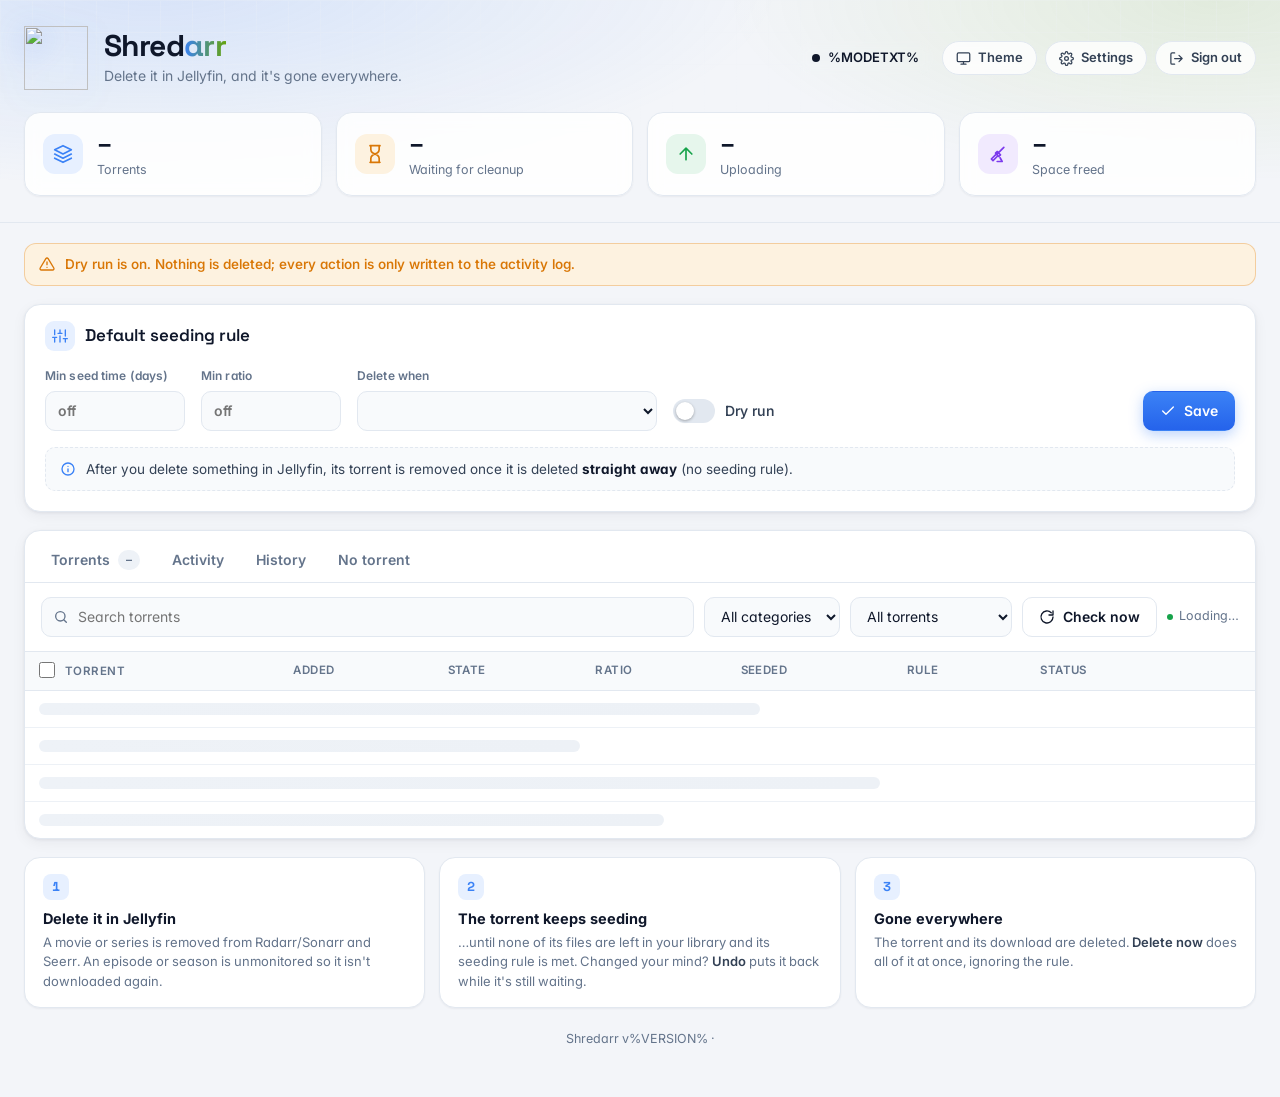
==== commit 237be855: "Shredarr 1.1.0 - Cross-seed support: torrents sharing files are grouped and cleaned up with   the or" ====
--- a/static/index.html
+++ b/static/index.html
@@ -107,6 +107,10 @@
     <div class="field"><label>URL</label><div><input name="seerr.url" placeholder="http://seerr:5055" autocomplete="off"><small>Jellyseerr or Overseerr. Leave blank if you don't use one.</small></div></div>
     <div class="field"><label>API key</label><div><input name="seerr.api_key" type="password" autocomplete="off"></div></div>
     <div class="btnrow"><button type="button" class="ctest">Test</button></div></div>
+  <div class="conn" data-svc="prowlarr"><div class="conn-h"><i class="dot"></i><b>Prowlarr</b><small class="opt">optional</small><small class="cstate"></small></div>
+    <div class="field"><label>URL</label><div><input name="prowlarr.url" placeholder="http://prowlarr:9696" autocomplete="off"><small>Lists your trackers by name for tracker rules, even before you have a torrent from them.</small></div></div>
+    <div class="field"><label>API key</label><div><input name="prowlarr.api_key" type="password" autocomplete="off"><small>Prowlarr → Settings → General → API Key</small></div></div>
+    <div class="btnrow"><button type="button" class="ctest">Test</button></div></div>
 </div>
 <div class="btnrow"><button class="p"><svg class="i"><use href="#i-check"/></svg>Save connections</button></div>
 </form>
@@ -122,6 +126,7 @@
 
 <section class="sbox wide"><h3><span class="ic violet"><svg class="i"><use href="#i-list"/></svg></span>Seeding rules</h3>
 <p class="help">Give some torrents a different rule than the default. The first rule that matches wins, in this order: a torrent's own rule, then <b>show or movie</b>, then <b>tracker</b>, then <b>category</b>, then the default rule on the dashboard. "Never delete" protects matching torrents.</p>
+<p class="help">A <b>tracker</b> rule matches the tracker's name (for example <i>TorrentDay</i>, as Sonarr/Radarr and Prowlarr call it), which covers all of its announce addresses, or one announce host.</p>
 <form id="lform"><div class="rlist" id="rlist"></div>
 <datalist id="dl-category"></datalist><datalist id="dl-title"></datalist><datalist id="dl-tracker"></datalist>
 <div class="btnrow"><button type="button" id="addrule"><svg class="i"><use href="#i-plus"/></svg>Add rule</button><button class="p">Save rules</button></div></form>
@@ -161,6 +166,7 @@
 <div class="sw-row"><input type="checkbox" class="sw" aria-label="Remove it from Seerr" name="remove_from_seerr"><span><b>Remove it from Seerr</b><small>So it can be requested again later.</small></span></div>
 <div class="sw-row"><input type="checkbox" class="sw" aria-label="Unmonitor deleted episodes" name="unmonitor"><span><b>Unmonitor deleted episodes and seasons</b><small>Otherwise Sonarr may download them again.</small></span></div>
 <div class="sw-row"><input type="checkbox" class="sw" aria-label="Remove episode file records" name="remove_episode_files"><span><b>Remove deleted episodes' file records</b><small>Keeps Sonarr's view of your library accurate straight away.</small></span></div>
+<div class="sw-row"><input type="checkbox" class="sw" aria-label="Delete cross-seeds together with the original" name="cross_seed_with_original"><span><b>Delete cross-seeds together with the original</b><small>Cross-seeds (the same release seeding from other trackers) are always cleaned up with the original. When this is off, each one first waits for its own tracker's seeding rule.</small></span></div>
 </form></section>
 
 <section class="sbox"><h3><span class="ic green"><svg class="i"><use href="#i-clock"/></svg></span>Deletion delay</h3>
@@ -219,13 +225,13 @@
 <div class="sentence"><svg class="i"><use href="#i-info"/></svg><span id="sentence"></span></div></form></section>
 
 <section class="panel tablepanel dash">
-<nav class="tabs"><button id="tab-t">Torrents <span class="n" id="count">–</span></button><button id="tab-a">Activity</button><button id="tab-h">History</button></nav>
+<nav class="tabs"><button id="tab-t">Torrents <span class="n" id="count">–</span></button><button id="tab-a">Activity</button><button id="tab-h">History</button><button id="tab-n" title="Library media whose torrent is gone">No torrent <span class="n" id="ncount" hidden></span></button></nav>
 <div id="pane-t"><div class="bar"><div class="search"><svg class="i"><use href="#i-search"/></svg><input type="search" id="q" placeholder="Search torrents"></div>
 <select id="cat"><option value="">All categories</option></select>
 <select id="msort" class="mobile"><option value="">Sort: default</option><option value="added:-1">Newest added</option><option value="added:1">Oldest added</option>
 <option value="name:1">Name A–Z</option><option value="ratio:-1">Highest ratio</option><option value="ratio:1">Lowest ratio</option>
 <option value="seeded:-1">Longest seeded</option><option value="seeded:1">Shortest seeded</option><option value="rule:-1">Seeding rule met first</option><option value="status:1">Status</option></select>
-<select id="show"><option value="">All torrents</option><option value="queued">Deleted in Jellyfin</option><option value="met">Seeding rule met</option><option value="leftover">Leftovers</option><option value="protected">Protected</option><option value="custom">Custom rule</option><option value="active">Transferring</option></select>
+<select id="show"><option value="">All torrents</option><option value="queued">Deleted in Jellyfin</option><option value="met">Seeding rule met</option><option value="leftover">Leftovers</option><option value="crossseed">Cross-seeds</option><option value="protected">Protected</option><option value="custom">Custom rule</option><option value="active">Transferring</option></select>
 <button id="checknow"><svg class="i"><use href="#i-refresh"/></svg><span>Check now</span></button><span class="upd" id="upd">Loading…</span></div>
 <div class="wrap"><table><thead><tr><th data-k="name"><input type="checkbox" id="selall" class="selbox" aria-label="Select all shown">Torrent</th><th data-k="added">Added</th><th data-k="state">State</th><th data-k="ratio">Ratio</th><th data-k="seeded">Seeded</th><th data-k="rule" title="Sort by seeding progress: rule met first, then closest to meeting it">Rule</th><th data-k="status">Status</th><th></th></tr></thead>
 <tbody id="rows"><tr class="sk"><td colspan="8"><div style="width:60%"></div></td></tr><tr class="sk"><td colspan="8"><div style="width:45%"></div></td></tr><tr class="sk"><td colspan="8"><div style="width:70%"></div></td></tr><tr class="sk"><td colspan="8"><div style="width:52%"></div></td></tr></tbody></table>
@@ -234,6 +240,10 @@
 <div id="pane-h" hidden><div class="bar"><div class="search"><svg class="i"><use href="#i-search"/></svg><input type="search" id="hq" placeholder="Search history"></div><span class="upd" id="hsum"></span></div>
 <div class="wrap"><table class="hist"><thead><tr><th>Cleaned up</th><th>Torrent</th><th>Size</th><th>Why</th><th></th></tr></thead><tbody id="hrows"></tbody></table>
 <div class="empty" id="hempty" hidden><img src="/logo.svg?v=4" alt=""><b>Nothing cleaned up yet</b>Torrents Shredarr deletes will be listed here.</div></div></div>
+<div id="pane-n" hidden><div class="bar"><span class="upd grow" id="nsum">Loading…</span><button id="nsel-del" class="danger" hidden><svg class="i"><use href="#i-trash"/></svg><span>Delete selected</span></button><button id="nrefresh"><svg class="i"><use href="#i-refresh"/></svg><span>Check again</span></button></div>
+<p class="help pad">Movies and episodes in your library whose torrent isn't in qBittorrent anymore, so they aren't seeding. Deleting one works like deleting it in Jellyfin: it's removed from Jellyfin and Radarr (or unmonitored in Sonarr), and the files are deleted.</p>
+<div class="wrap"><table class="hist orph"><thead><tr><th><input type="checkbox" id="nselall" class="selbox" aria-label="Select all">Media</th><th>Size</th><th>Folder</th><th></th></tr></thead><tbody id="nrows"></tbody></table>
+<div class="empty" id="nempty" hidden><img src="/logo.svg?v=4" alt=""><b>Everything has a torrent</b>Every movie and episode in your library still comes from a torrent in qBittorrent.</div></div></div>
 </section>
 <div class="how dash">
 <div class="step"><div class="num">1</div><b>Delete it in Jellyfin</b><p>A movie or series is removed from Radarr/Sonarr and Seerr. An episode or season is unmonitored so it isn't downloaded again.</p></div>
@@ -257,7 +267,7 @@
 <!-- ============================================================ dialogs -->
 <dialog id="del"><form method="dialog"><div class="dh"><div class="ic red"><svg class="i"><use href="#i-trash"/></svg></div><div><h3 tabindex="-1" autofocus>Delete now?</h3><p class="name" id="delname"></p></div></div>
 <p id="deldry" class="note warn" hidden><svg class="i"><use href="#i-alert"/></svg>Dry run is on, so this will only be logged.</p><ul id="delsteps"></ul>
-<p class="note m">The seeding rule is ignored. This can't be undone.</p>
+<p class="note m" id="delnote">The seeding rule is ignored. This can't be undone.</p>
 <div class="btns"><button value="cancel">Cancel</button><button class="danger" id="delgo" value="go" disabled><svg class="i"><use href="#i-trash"/></svg>Delete</button></div></form></dialog>
 <dialog id="und"><form method="dialog"><div class="dh"><div class="ic blue"><svg class="i"><use href="#i-undo"/></svg></div><div><h3 tabindex="-1" autofocus>Undo this delete?</h3><p class="name" id="undname"></p></div></div>
 <p class="note" style="color:var(--fg2)" id="undintro">Undo puts it back as if you never deleted it:</p><ul id="undsteps"></ul>
--- a/static/app.css
+++ b/static/app.css
@@ -2312,3 +2312,94 @@
   #rows td.act button.undo span { display: inline; }
   #rows td[data-l="Status"] .badge { max-width: none; }
 }
+
+/* media with no torrent */
+.bar .upd.grow {
+  margin-left: 0;
+  margin-right: auto;
+}
+.bar .upd.grow:empty::before {
+  display: none;
+}
+.help.pad {
+  margin: 0;
+  padding: 0 16px 12px;
+}
+table.orph td.path {
+  max-width: 340px;
+  overflow: hidden;
+  text-overflow: ellipsis;
+  white-space: nowrap;
+  color: var(--mut);
+  font-size: 12.5px;
+}
+table.orph td.act {
+  width: 60px;
+}
+#nrows td.n {
+  min-width: 260px;
+}
+table.orph td.n .meta {
+  display: flex;
+  flex-wrap: wrap;
+  gap: 4px 8px;
+  align-items: center;
+}
+#delsteps li.keep {
+  color: var(--mut);
+  font-style: italic;
+}
+@media (max-width: 760px) {
+  .tablepanel .tabs {
+    overflow-x: auto;
+    scrollbar-width: none;
+  }
+  .tablepanel .tabs {
+    gap: 0;
+  }
+  .tablepanel .tabs button {
+    flex: 1 0 auto;
+    padding: 0 7px;
+    font-size: 13.5px;
+  }
+  .tablepanel .tabs .n {
+    padding: 1px 6px;
+  }
+  #ncount {
+    display: none;
+  }
+  table.orph thead {
+    display: none;
+  }
+  #nrows tr {
+    display: grid;
+    grid-template-columns: 1fr auto;
+    gap: 4px 10px;
+    padding: 12px 14px;
+    margin-bottom: 8px;
+    background: var(--panel);
+    border: 1px solid var(--line);
+    border-radius: var(--r);
+    position: relative;
+  }
+  #nrows td {
+    border: 0;
+    padding: 0;
+  }
+  #nrows td.n {
+    min-width: 0;
+    grid-column: 1 / -1;
+    padding-right: 28px;
+  }
+  #nrows td.path {
+    max-width: none;
+    white-space: normal;
+    word-break: break-all;
+  }
+  #nrows td.act {
+    grid-column: 2;
+    grid-row: 2 / 4;
+    align-self: center;
+    width: auto;
+  }
+}
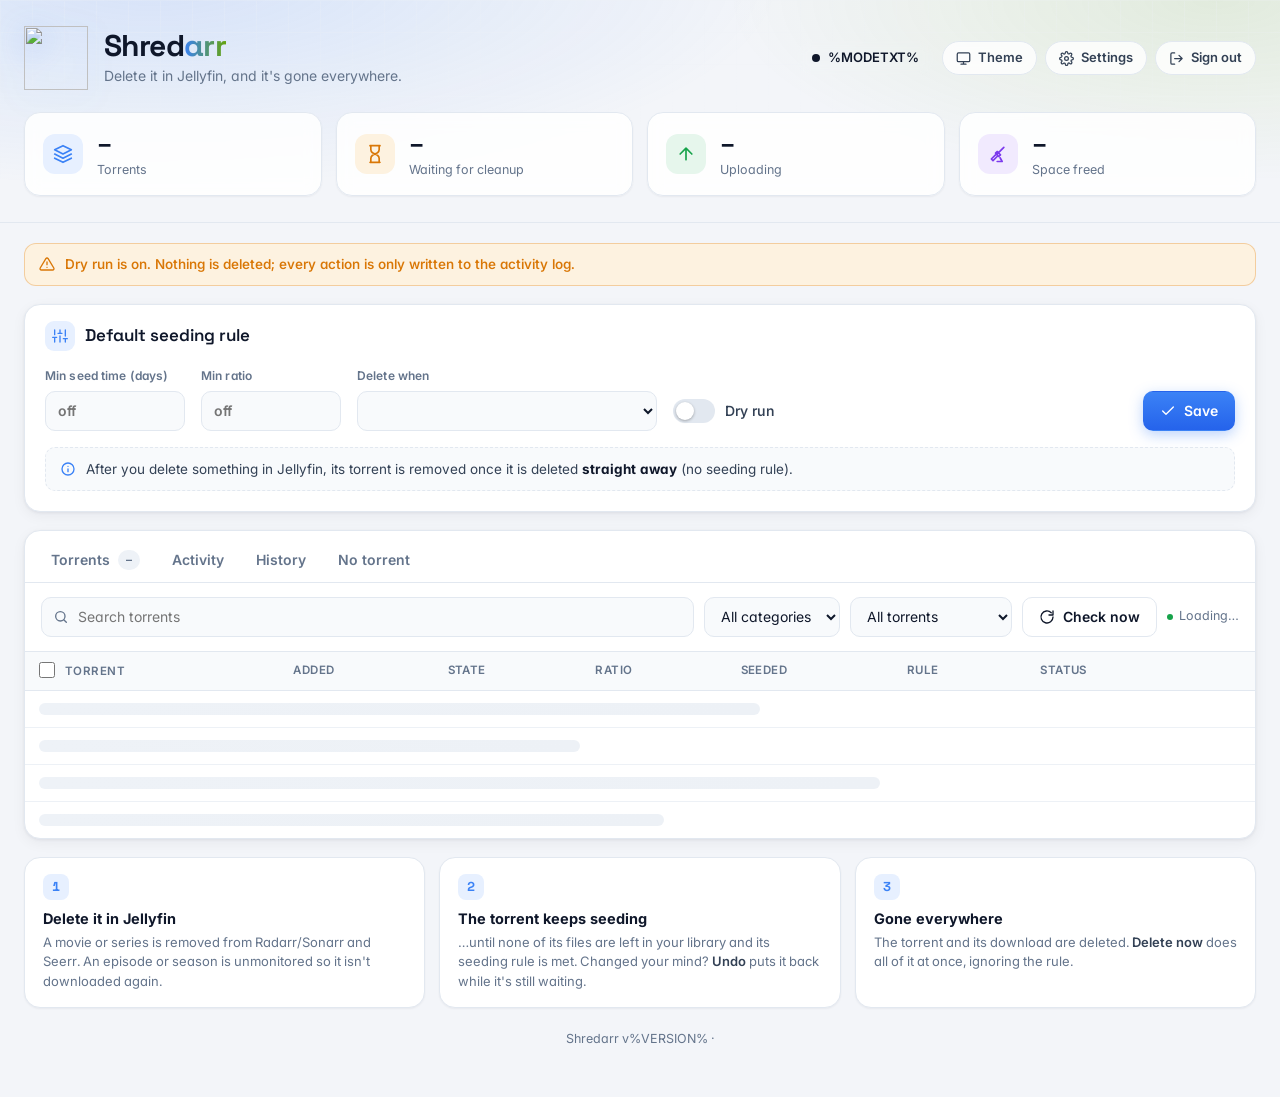
==== commit 69567770: "Shredarr 1.1.1: search on the Activity and No torrent tabs" ====
--- a/static/index.html
+++ b/static/index.html
@@ -236,14 +236,16 @@
 <div class="wrap"><table><thead><tr><th data-k="name"><input type="checkbox" id="selall" class="selbox" aria-label="Select all shown">Torrent</th><th data-k="added">Added</th><th data-k="state">State</th><th data-k="ratio">Ratio</th><th data-k="seeded">Seeded</th><th data-k="rule" title="Sort by seeding progress: rule met first, then closest to meeting it">Rule</th><th data-k="status">Status</th><th></th></tr></thead>
 <tbody id="rows"><tr class="sk"><td colspan="8"><div style="width:60%"></div></td></tr><tr class="sk"><td colspan="8"><div style="width:45%"></div></td></tr><tr class="sk"><td colspan="8"><div style="width:70%"></div></td></tr><tr class="sk"><td colspan="8"><div style="width:52%"></div></td></tr></tbody></table>
 <div class="empty" id="empty" hidden><img src="/logo.svg?v=4" alt=""><b>Nothing here</b>No torrents match these filters.</div></div></div>
-<div id="pane-a" hidden><div class="bar"><span class="upd" id="lupd">Loading…</span></div><ol class="feed" id="logrows"></ol></div>
+<div id="pane-a" hidden><div class="bar"><div class="search"><svg class="i"><use href="#i-search"/></svg><input type="search" id="lq" placeholder="Search activity"></div><span class="upd" id="lupd">Loading…</span></div><ol class="feed" id="logrows"></ol>
+<div class="empty" id="lempty" hidden><img src="/logo.svg?v=4" alt=""><b>Nothing found</b>No activity matches your search.</div></div>
 <div id="pane-h" hidden><div class="bar"><div class="search"><svg class="i"><use href="#i-search"/></svg><input type="search" id="hq" placeholder="Search history"></div><span class="upd" id="hsum"></span></div>
 <div class="wrap"><table class="hist"><thead><tr><th>Cleaned up</th><th>Torrent</th><th>Size</th><th>Why</th><th></th></tr></thead><tbody id="hrows"></tbody></table>
 <div class="empty" id="hempty" hidden><img src="/logo.svg?v=4" alt=""><b>Nothing cleaned up yet</b>Torrents Shredarr deletes will be listed here.</div></div></div>
-<div id="pane-n" hidden><div class="bar"><span class="upd grow" id="nsum">Loading…</span><button id="nsel-del" class="danger" hidden><svg class="i"><use href="#i-trash"/></svg><span>Delete selected</span></button><button id="nrefresh"><svg class="i"><use href="#i-refresh"/></svg><span>Check again</span></button></div>
+<div id="pane-n" hidden><div class="bar"><div class="search"><svg class="i"><use href="#i-search"/></svg><input type="search" id="nq" placeholder="Search media with no torrent"></div><span class="upd" id="nsum">Loading…</span><button id="nsel-del" class="danger" hidden><svg class="i"><use href="#i-trash"/></svg><span>Delete selected</span></button><button id="nrefresh"><svg class="i"><use href="#i-refresh"/></svg><span>Check again</span></button></div>
 <p class="help pad">Movies and episodes in your library whose torrent isn't in qBittorrent anymore, so they aren't seeding. Deleting one works like deleting it in Jellyfin: it's removed from Jellyfin and Radarr (or unmonitored in Sonarr), and the files are deleted.</p>
 <div class="wrap"><table class="hist orph"><thead><tr><th><input type="checkbox" id="nselall" class="selbox" aria-label="Select all">Media</th><th>Size</th><th>Folder</th><th></th></tr></thead><tbody id="nrows"></tbody></table>
-<div class="empty" id="nempty" hidden><img src="/logo.svg?v=4" alt=""><b>Everything has a torrent</b>Every movie and episode in your library still comes from a torrent in qBittorrent.</div></div></div>
+<div class="empty" id="nempty" hidden><img src="/logo.svg?v=4" alt=""><b>Everything has a torrent</b>Every movie and episode in your library still comes from a torrent in qBittorrent.</div>
+<div class="empty" id="nnone" hidden><img src="/logo.svg?v=4" alt=""><b>Nothing found</b>Nothing with no torrent matches your search.</div></div></div>
 </section>
 <div class="how dash">
 <div class="step"><div class="num">1</div><b>Delete it in Jellyfin</b><p>A movie or series is removed from Radarr/Sonarr and Seerr. An episode or season is unmonitored so it isn't downloaded again.</p></div>
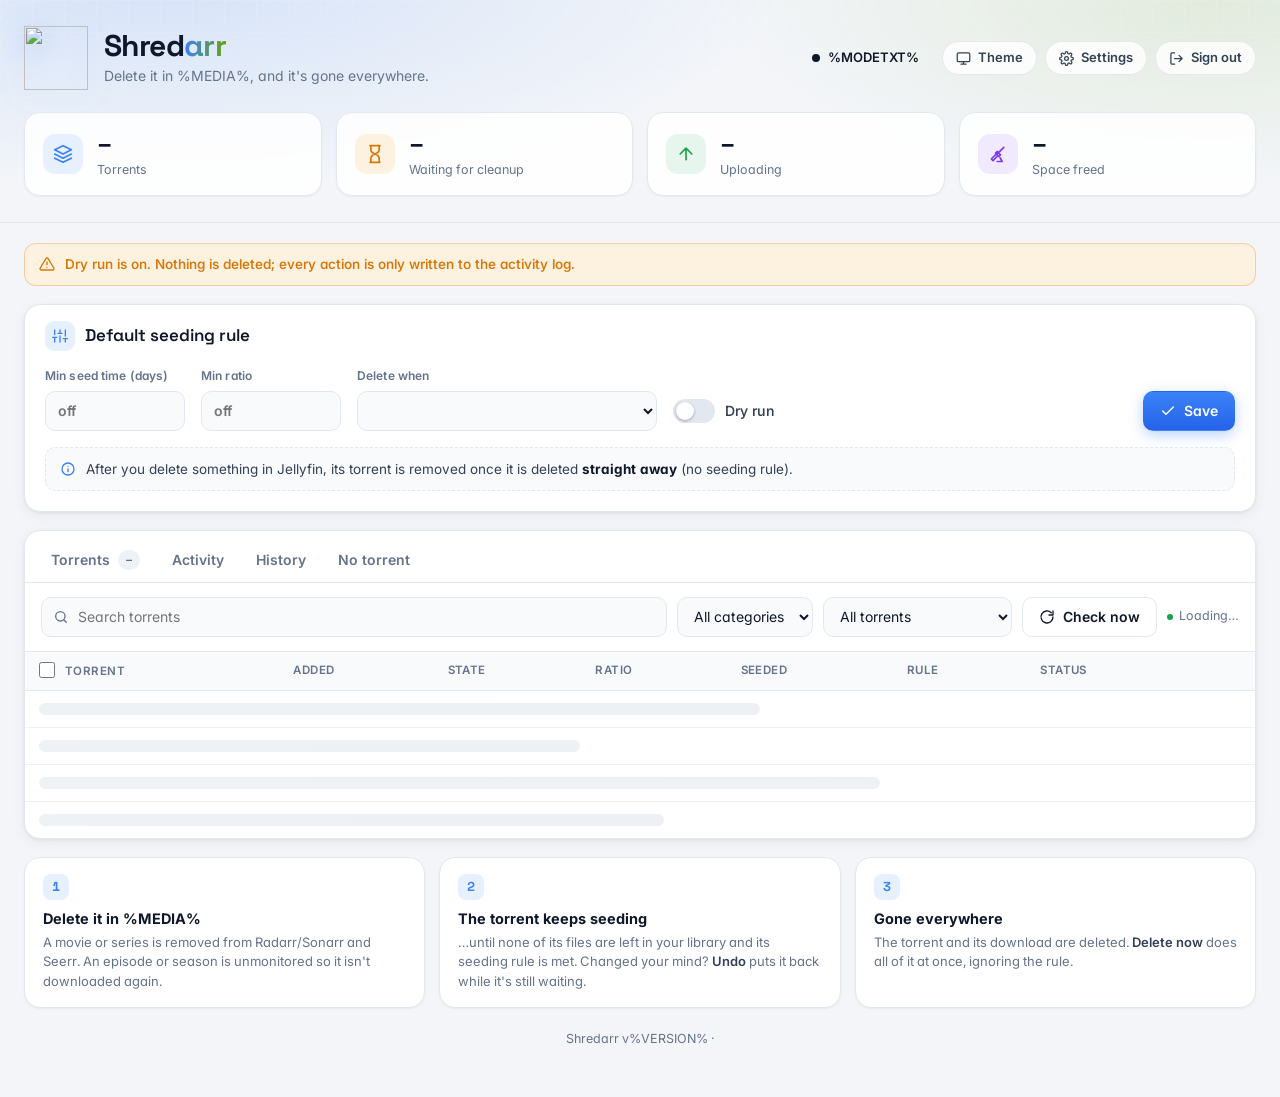
==== commit 6bf4c8eb: "Shredarr 1.2.0 - Plex support: Plex has no delete webhook, so Shredarr watches the library   folders" ====
--- a/static/index.html
+++ b/static/index.html
@@ -55,7 +55,7 @@
 
 <div class="hero"><div class="wrapw">
 <header class="top">
-  <div class="brand"><img class="logo" src="/logo.svg?v=4" alt=""><div><h1>Shred<span>arr</span></h1><p>Delete it in Jellyfin, and it's gone everywhere.</p></div></div>
+  <div class="brand"><img class="logo" src="/logo.svg?v=4" alt=""><div><h1>Shred<span>arr</span></h1><p>Delete it in %MEDIA%, and it's gone everywhere.</p></div></div>
   <div class="hact">
     <span id="mode" class="pill %MODECLS%"><i></i><span id="modet">%MODETXT%</span></span>
     <button class="hbtn" id="htheme" title="Theme: follows your device"><svg class="i"><use href="#i-auto"/></svg><span>Theme</span></button>
@@ -94,14 +94,16 @@
     <div class="field"><label>URL</label><div><input name="radarr.url" placeholder="http://radarr:7878" autocomplete="off"></div></div>
     <div class="field"><label>API key</label><div><input name="radarr.api_key" type="password" autocomplete="off"><small>Radarr → Settings → General → API Key</small></div></div>
     <div class="btnrow"><button type="button" class="ctest">Test</button></div></div>
-  <div class="conn" data-svc="qbittorrent"><div class="conn-h"><i class="dot"></i><b>qBittorrent</b><small class="cstate"></small></div>
-    <div class="field"><label>URL</label><div><input name="qbittorrent.url" placeholder="http://qbittorrent:8080" autocomplete="off"></div></div>
-    <div class="field"><label>Username</label><div><input name="qbittorrent.username" autocomplete="off"></div></div>
-    <div class="field"><label>Password</label><div><input name="qbittorrent.password" type="password" autocomplete="off"></div></div>
-    <div class="btnrow"><button type="button" class="ctest">Test</button></div></div>
-  <div class="conn" data-svc="jellyfin"><div class="conn-h"><i class="dot"></i><b>Jellyfin</b><small class="cstate"></small></div>
-    <div class="field"><label>URL</label><div><input name="jellyfin.url" placeholder="http://jellyfin:8096" autocomplete="off"></div></div>
-    <div class="field"><label>API key</label><div><input name="jellyfin.api_key" type="password" autocomplete="off"><small>Jellyfin → Dashboard → API Keys</small></div></div>
+  <div class="conn" data-svc="client"><div class="conn-h"><i class="dot"></i><b>Torrent client</b><small class="cstate"></small></div>
+    <div class="field"><label for="f-client">App</label><div><select id="f-client" name="client.kind"><option value="qbittorrent">qBittorrent</option><option value="transmission">Transmission</option><option value="deluge">Deluge</option></select></div></div>
+    <div class="field"><label>URL</label><div><input name="client.url" autocomplete="off"><small id="client-help"></small></div></div>
+    <div class="field" id="client-user"><label>Username</label><div><input name="client.username" autocomplete="off"></div></div>
+    <div class="field"><label>Password</label><div><input name="client.password" type="password" autocomplete="off"></div></div>
+    <div class="btnrow"><button type="button" class="ctest">Test</button></div></div>
+  <div class="conn" data-svc="media"><div class="conn-h"><i class="dot"></i><b>Media server</b><small class="cstate"></small></div>
+    <div class="field"><label for="f-media">App</label><div><select id="f-media" name="media.kind"><option value="jellyfin">Jellyfin</option><option value="plex">Plex</option></select></div></div>
+    <div class="field"><label>URL</label><div><input name="media.url" autocomplete="off"></div></div>
+    <div class="field"><label id="media-key-label">API key</label><div><input name="media.api_key" type="password" autocomplete="off"><small id="media-help"></small></div></div>
     <div class="btnrow"><button type="button" class="ctest">Test</button></div></div>
   <div class="conn" data-svc="seerr"><div class="conn-h"><i class="dot"></i><b>Seerr</b><small class="opt">optional</small><small class="cstate"></small></div>
     <div class="field"><label>URL</label><div><input name="seerr.url" placeholder="http://seerr:5055" autocomplete="off"><small>Jellyseerr or Overseerr. Leave blank if you don't use one.</small></div></div>
@@ -112,14 +114,20 @@
     <div class="field"><label>API key</label><div><input name="prowlarr.api_key" type="password" autocomplete="off"><small>Prowlarr → Settings → General → API Key</small></div></div>
     <div class="btnrow"><button type="button" class="ctest">Test</button></div></div>
 </div>
+<div class="svc"><div class="svc-h">More Sonarr and Radarr instances</div>
+  <p class="help">For example a separate 4K Radarr. A delete only cleans up the instances whose copy is really gone, so deleting the 1080p version leaves the 4K one alone.</p>
+  <div class="conns" id="extras"></div>
+  <div class="btnrow"><button type="button" id="add-sonarr"><svg class="i"><use href="#i-plus"/></svg>Add Sonarr</button><button type="button" id="add-radarr"><svg class="i"><use href="#i-plus"/></svg>Add Radarr</button></div></div>
 <div class="btnrow"><button class="p"><svg class="i"><use href="#i-check"/></svg>Save connections</button></div>
 </form>
-<div class="svc"><div class="svc-h">Jellyfin webhook</div>
+<div class="svc" id="plexnote" hidden><div class="svc-h">Plex deletes</div>
+  <p class="help">Plex can't send deletes to other apps, so Shredarr watches your library folders instead: when a movie or episode file Sonarr/Radarr know about disappears and stays gone for a couple of minutes, it's handled like a delete. Renames, upgrades and a disk going offline are recognized and ignored. To delete from Plex, turn on <b>Allow media deletion</b> in Plex → Settings → Library.</p></div>
+<div class="svc" id="jfhook"><div class="svc-h">Jellyfin webhook</div>
   <p class="help">Jellyfin tells Shredarr about deletes through its <b>Webhook</b> plugin. Install it from Jellyfin → Dashboard → Plugins → Catalog, then let Shredarr set it up.</p>
   <form id="wform"><div class="field"><label for="f-wu">Shredarr address</label><div><input id="f-wu" name="url" placeholder="http://shredarr:8089"><small>How Jellyfin reaches Shredarr. Use the server's IP if Jellyfin isn't on the same Docker network.</small></div></div>
   <div class="btnrow"><button class="p"><svg class="i"><use href="#i-link"/></svg>Set up Jellyfin webhook</button></div></form></div>
 <div class="svc"><div class="svc-h">Path mappings</div>
-  <p class="help">Only needed if qBittorrent or Sonarr/Radarr see your files at a different path than Shredarr does. Example: qBittorrent says <code>/downloads/</code>, Shredarr has the same folder at <code>/data/downloads/</code>.</p>
+  <p class="help">Only needed if your torrent client or Sonarr/Radarr see your files at a different path than Shredarr does. Example: the torrent client says <code>/downloads/</code>, Shredarr has the same folder at <code>/data/downloads/</code>.</p>
   <form id="mform"><div id="maps"></div>
   <div class="btnrow"><button type="button" id="addmap"><svg class="i"><use href="#i-plus"/></svg>Add mapping</button><button class="p">Save mappings</button></div></form></div>
 </section>
@@ -153,14 +161,14 @@
 <div class="sw-row"><input type="checkbox" class="sw" aria-label="A torrent is cleaned up" name="on_cleanup"><span><b>A torrent is cleaned up</b><small>Its torrent and download were deleted, with the space freed.</small></span></div>
 <div class="sw-row"><input type="checkbox" class="sw" aria-label="Something goes wrong" name="on_failure"><span><b>Something goes wrong</b><small>Any step that fails, or an app Shredarr can't reach.</small></span></div>
 <div class="sw-row"><input type="checkbox" class="sw" aria-label="An undo finishes" name="on_undo"><span><b>An undo finishes</b><small>Whether the restore worked or not.</small></span></div>
-<div class="sw-row"><input type="checkbox" class="sw" aria-label="I delete something in Jellyfin" name="on_jellyfin"><span><b>I delete something in Jellyfin</b><small>Every delete Shredarr receives.</small></span></div>
+<div class="sw-row"><input type="checkbox" class="sw" aria-label="I delete something in %MEDIA%" name="on_jellyfin"><span><b>I delete something in %MEDIA%</b><small>Every delete Shredarr receives.</small></span></div>
 <div class="sw-row"><input type="checkbox" class="sw" aria-label="Daily summary" name="daily_summary"><span><b>Daily summary</b><small>What was cleaned up, space freed, problems and what's waiting.</small></span><input type="time" name="summary_time" class="tm"></div></div>
 <div class="btnrow"><button type="button" id="ntest"><svg class="i"><use href="#i-send"/></svg>Send test</button><button class="p"><svg class="i"><use href="#i-check"/></svg>Save</button></div>
 </form></section>
 
 <div class="scol">
 <section class="sbox"><h3><span class="ic blue"><svg class="i"><use href="#i-broom"/></svg></span>Cleanup behavior</h3>
-<p class="help">What Shredarr does in Sonarr, Radarr and Seerr when you delete something in Jellyfin.</p>
+<p class="help">What Shredarr does in Sonarr, Radarr and Seerr when you delete something in %MEDIA%.</p>
 <form id="bform">
 <div class="sw-row"><input type="checkbox" class="sw" aria-label="Add an import exclusion" name="import_exclusion"><span><b>Add an import exclusion</b><small>When a movie or show is removed, stop import lists from adding it back.</small></span></div>
 <div class="sw-row"><input type="checkbox" class="sw" aria-label="Remove it from Seerr" name="remove_from_seerr"><span><b>Remove it from Seerr</b><small>So it can be requested again later.</small></span></div>
@@ -170,7 +178,7 @@
 </form></section>
 
 <section class="sbox"><h3><span class="ic green"><svg class="i"><use href="#i-clock"/></svg></span>Deletion delay</h3>
-<p class="help">After you delete something in Jellyfin, Shredarr can hold on to its torrent for a while before removing it, even once the seeding rule is met. That gives you time to <b>Undo</b> a delete you didn't mean.</p>
+<p class="help">After you delete something in %MEDIA%, Shredarr can hold on to its torrent for a while before removing it, even once the seeding rule is met. That gives you time to <b>Undo</b> a delete you didn't mean.</p>
 <form id="gform">
 <div class="field"><label for="f-gv">Wait</label><div><div class="dur"><input id="f-gv" name="value" type="number" min="0" step="any"><select name="unit"><option value="hours">hours</option><option value="days">days</option></select></div>
 <small id="g-help">0 means no delay: the torrent is removed as soon as its seeding rule is met.</small></div></div>
@@ -231,7 +239,7 @@
 <select id="msort" class="mobile"><option value="">Sort: default</option><option value="added:-1">Newest added</option><option value="added:1">Oldest added</option>
 <option value="name:1">Name A–Z</option><option value="ratio:-1">Highest ratio</option><option value="ratio:1">Lowest ratio</option>
 <option value="seeded:-1">Longest seeded</option><option value="seeded:1">Shortest seeded</option><option value="rule:-1">Seeding rule met first</option><option value="status:1">Status</option></select>
-<select id="show"><option value="">All torrents</option><option value="queued">Deleted in Jellyfin</option><option value="met">Seeding rule met</option><option value="leftover">Leftovers</option><option value="crossseed">Cross-seeds</option><option value="protected">Protected</option><option value="custom">Custom rule</option><option value="active">Transferring</option></select>
+<select id="show"><option value="">All torrents</option><option value="queued">Deleted in %MEDIA%</option><option value="met">Seeding rule met</option><option value="leftover">Leftovers</option><option value="crossseed">Cross-seeds</option><option value="protected">Protected</option><option value="custom">Custom rule</option><option value="active">Transferring</option></select>
 <button id="checknow"><svg class="i"><use href="#i-refresh"/></svg><span>Check now</span></button><span class="upd" id="upd">Loading…</span></div>
 <div class="wrap"><table><thead><tr><th data-k="name"><input type="checkbox" id="selall" class="selbox" aria-label="Select all shown">Torrent</th><th data-k="added">Added</th><th data-k="state">State</th><th data-k="ratio">Ratio</th><th data-k="seeded">Seeded</th><th data-k="rule" title="Sort by seeding progress: rule met first, then closest to meeting it">Rule</th><th data-k="status">Status</th><th></th></tr></thead>
 <tbody id="rows"><tr class="sk"><td colspan="8"><div style="width:60%"></div></td></tr><tr class="sk"><td colspan="8"><div style="width:45%"></div></td></tr><tr class="sk"><td colspan="8"><div style="width:70%"></div></td></tr><tr class="sk"><td colspan="8"><div style="width:52%"></div></td></tr></tbody></table>
@@ -242,13 +250,13 @@
 <div class="wrap"><table class="hist"><thead><tr><th>Cleaned up</th><th>Torrent</th><th>Size</th><th>Why</th><th></th></tr></thead><tbody id="hrows"></tbody></table>
 <div class="empty" id="hempty" hidden><img src="/logo.svg?v=4" alt=""><b>Nothing cleaned up yet</b>Torrents Shredarr deletes will be listed here.</div></div></div>
 <div id="pane-n" hidden><div class="bar"><div class="search"><svg class="i"><use href="#i-search"/></svg><input type="search" id="nq" placeholder="Search media with no torrent"></div><span class="upd" id="nsum">Loading…</span><button id="nsel-del" class="danger" hidden><svg class="i"><use href="#i-trash"/></svg><span>Delete selected</span></button><button id="nrefresh"><svg class="i"><use href="#i-refresh"/></svg><span>Check again</span></button></div>
-<p class="help pad">Movies and episodes in your library whose torrent isn't in qBittorrent anymore, so they aren't seeding. Deleting one works like deleting it in Jellyfin: it's removed from Jellyfin and Radarr (or unmonitored in Sonarr), and the files are deleted.</p>
+<p class="help pad">Movies and episodes in your library whose torrent isn't in %CLIENT% anymore, so they aren't seeding. Deleting one works like deleting it in %MEDIA%: it's removed from %MEDIA% and Radarr (or unmonitored in Sonarr), and the files are deleted.</p>
 <div class="wrap"><table class="hist orph"><thead><tr><th><input type="checkbox" id="nselall" class="selbox" aria-label="Select all">Media</th><th>Size</th><th>Folder</th><th></th></tr></thead><tbody id="nrows"></tbody></table>
 <div class="empty" id="nempty" hidden><img src="/logo.svg?v=4" alt=""><b>Everything has a torrent</b>Every movie and episode in your library still comes from a torrent in qBittorrent.</div>
 <div class="empty" id="nnone" hidden><img src="/logo.svg?v=4" alt=""><b>Nothing found</b>Nothing with no torrent matches your search.</div></div></div>
 </section>
 <div class="how dash">
-<div class="step"><div class="num">1</div><b>Delete it in Jellyfin</b><p>A movie or series is removed from Radarr/Sonarr and Seerr. An episode or season is unmonitored so it isn't downloaded again.</p></div>
+<div class="step"><div class="num">1</div><b>Delete it in %MEDIA%</b><p>A movie or series is removed from Radarr/Sonarr and Seerr. An episode or season is unmonitored so it isn't downloaded again.</p></div>
 <div class="step"><div class="num">2</div><b>The torrent keeps seeding</b><p>…until none of its files are left in your library and its seeding rule is met. Changed your mind? <b>Undo</b> puts it back while it's still waiting.</p></div>
 <div class="step"><div class="num">3</div><b>Gone everywhere</b><p>The torrent and its download are deleted. <b>Delete now</b> does all of it at once, ignoring the rule.</p></div>
 </div>
@@ -286,7 +294,7 @@
 <label>Min ratio<input type="number" id="dratio" step="any" min="0" placeholder="off"></label></div>
 <div class="btns"><button value="cancel">Cancel</button><button class="p" value="save"><svg class="i"><use href="#i-check"/></svg>Save</button></div></form></dialog>
 <div id="toast"><svg class="i"><use href="#i-check"/></svg><span></span></div>
-<script>window.MODES=%MODESJSON%</script>
+<script>window.MODES=%MODESJSON%;window.MEDIA="%MEDIA%";window.CLIENT="%CLIENT%"</script>
 <script src="/static/app.js?v=%ASSETV%"></script>
 </body>
 </html>
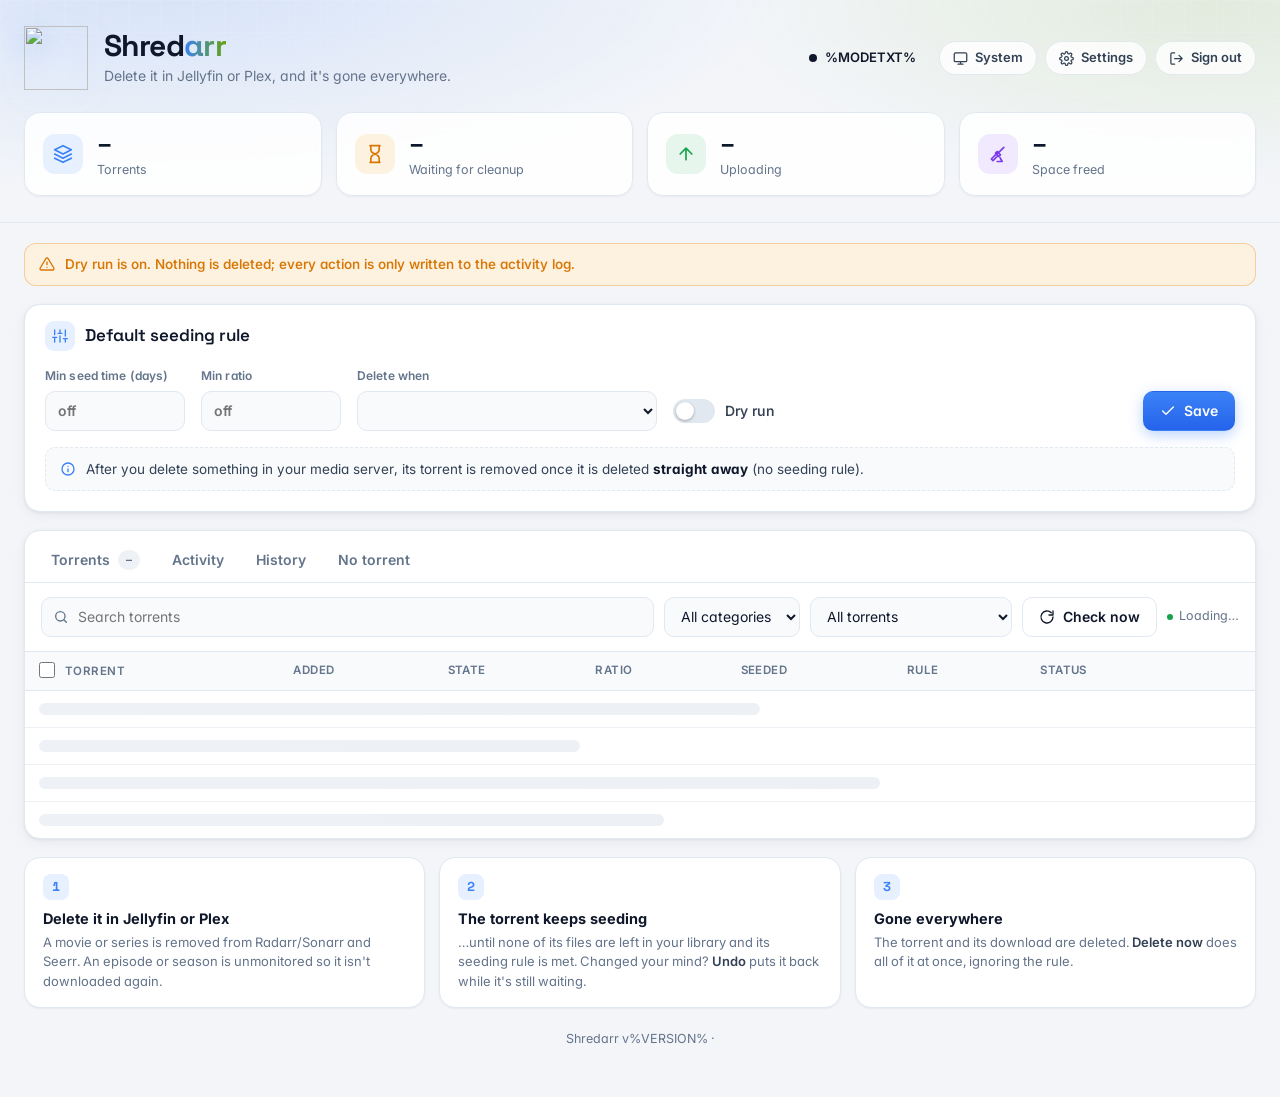
==== commit 63229716: "Shredarr 1.2.1: media-server-neutral wording, theme button shows the current theme" ====
--- a/static/index.html
+++ b/static/index.html
@@ -55,10 +55,10 @@
 
 <div class="hero"><div class="wrapw">
 <header class="top">
-  <div class="brand"><img class="logo" src="/logo.svg?v=4" alt=""><div><h1>Shred<span>arr</span></h1><p>Delete it in %MEDIA%, and it's gone everywhere.</p></div></div>
+  <div class="brand"><img class="logo" src="/logo.svg?v=4" alt=""><div><h1>Shred<span>arr</span></h1><p>Delete it in Jellyfin or Plex, and it's gone everywhere.</p></div></div>
   <div class="hact">
     <span id="mode" class="pill %MODECLS%"><i></i><span id="modet">%MODETXT%</span></span>
-    <button class="hbtn" id="htheme" title="Theme: follows your device"><svg class="i"><use href="#i-auto"/></svg><span>Theme</span></button>
+    <button class="hbtn" id="htheme" title="Theme: System (follows your device). Click to change."><svg class="i"><use href="#i-auto"/></svg><span>System</span></button>
     <a class="hbtn" id="hset" href="/settings" title="Settings"><svg class="i"><use href="#i-gear"/></svg><span>Settings</span></a>
     <a class="hbtn" id="hback" href="/" title="Back to dashboard" hidden><svg class="i"><use href="#i-back"/></svg><span>Dashboard</span></a>
     <button class="hbtn" id="hlogout" title="Sign out"><svg class="i"><use href="#i-logout"/></svg><span>Sign out</span></button>
@@ -161,14 +161,14 @@
 <div class="sw-row"><input type="checkbox" class="sw" aria-label="A torrent is cleaned up" name="on_cleanup"><span><b>A torrent is cleaned up</b><small>Its torrent and download were deleted, with the space freed.</small></span></div>
 <div class="sw-row"><input type="checkbox" class="sw" aria-label="Something goes wrong" name="on_failure"><span><b>Something goes wrong</b><small>Any step that fails, or an app Shredarr can't reach.</small></span></div>
 <div class="sw-row"><input type="checkbox" class="sw" aria-label="An undo finishes" name="on_undo"><span><b>An undo finishes</b><small>Whether the restore worked or not.</small></span></div>
-<div class="sw-row"><input type="checkbox" class="sw" aria-label="I delete something in %MEDIA%" name="on_jellyfin"><span><b>I delete something in %MEDIA%</b><small>Every delete Shredarr receives.</small></span></div>
+<div class="sw-row"><input type="checkbox" class="sw" aria-label="I delete something in my media server" name="on_jellyfin"><span><b>I delete something in my media server</b><small>Every delete Shredarr receives.</small></span></div>
 <div class="sw-row"><input type="checkbox" class="sw" aria-label="Daily summary" name="daily_summary"><span><b>Daily summary</b><small>What was cleaned up, space freed, problems and what's waiting.</small></span><input type="time" name="summary_time" class="tm"></div></div>
 <div class="btnrow"><button type="button" id="ntest"><svg class="i"><use href="#i-send"/></svg>Send test</button><button class="p"><svg class="i"><use href="#i-check"/></svg>Save</button></div>
 </form></section>
 
 <div class="scol">
 <section class="sbox"><h3><span class="ic blue"><svg class="i"><use href="#i-broom"/></svg></span>Cleanup behavior</h3>
-<p class="help">What Shredarr does in Sonarr, Radarr and Seerr when you delete something in %MEDIA%.</p>
+<p class="help">What Shredarr does in Sonarr, Radarr and Seerr when you delete something in your media server.</p>
 <form id="bform">
 <div class="sw-row"><input type="checkbox" class="sw" aria-label="Add an import exclusion" name="import_exclusion"><span><b>Add an import exclusion</b><small>When a movie or show is removed, stop import lists from adding it back.</small></span></div>
 <div class="sw-row"><input type="checkbox" class="sw" aria-label="Remove it from Seerr" name="remove_from_seerr"><span><b>Remove it from Seerr</b><small>So it can be requested again later.</small></span></div>
@@ -178,7 +178,7 @@
 </form></section>
 
 <section class="sbox"><h3><span class="ic green"><svg class="i"><use href="#i-clock"/></svg></span>Deletion delay</h3>
-<p class="help">After you delete something in %MEDIA%, Shredarr can hold on to its torrent for a while before removing it, even once the seeding rule is met. That gives you time to <b>Undo</b> a delete you didn't mean.</p>
+<p class="help">After you delete something in your media server, Shredarr can hold on to its torrent for a while before removing it, even once the seeding rule is met. That gives you time to <b>Undo</b> a delete you didn't mean.</p>
 <form id="gform">
 <div class="field"><label for="f-gv">Wait</label><div><div class="dur"><input id="f-gv" name="value" type="number" min="0" step="any"><select name="unit"><option value="hours">hours</option><option value="days">days</option></select></div>
 <small id="g-help">0 means no delay: the torrent is removed as soon as its seeding rule is met.</small></div></div>
@@ -239,7 +239,7 @@
 <select id="msort" class="mobile"><option value="">Sort: default</option><option value="added:-1">Newest added</option><option value="added:1">Oldest added</option>
 <option value="name:1">Name A–Z</option><option value="ratio:-1">Highest ratio</option><option value="ratio:1">Lowest ratio</option>
 <option value="seeded:-1">Longest seeded</option><option value="seeded:1">Shortest seeded</option><option value="rule:-1">Seeding rule met first</option><option value="status:1">Status</option></select>
-<select id="show"><option value="">All torrents</option><option value="queued">Deleted in %MEDIA%</option><option value="met">Seeding rule met</option><option value="leftover">Leftovers</option><option value="crossseed">Cross-seeds</option><option value="protected">Protected</option><option value="custom">Custom rule</option><option value="active">Transferring</option></select>
+<select id="show"><option value="">All torrents</option><option value="queued">Deleted in media server</option><option value="met">Seeding rule met</option><option value="leftover">Leftovers</option><option value="crossseed">Cross-seeds</option><option value="protected">Protected</option><option value="custom">Custom rule</option><option value="active">Transferring</option></select>
 <button id="checknow"><svg class="i"><use href="#i-refresh"/></svg><span>Check now</span></button><span class="upd" id="upd">Loading…</span></div>
 <div class="wrap"><table><thead><tr><th data-k="name"><input type="checkbox" id="selall" class="selbox" aria-label="Select all shown">Torrent</th><th data-k="added">Added</th><th data-k="state">State</th><th data-k="ratio">Ratio</th><th data-k="seeded">Seeded</th><th data-k="rule" title="Sort by seeding progress: rule met first, then closest to meeting it">Rule</th><th data-k="status">Status</th><th></th></tr></thead>
 <tbody id="rows"><tr class="sk"><td colspan="8"><div style="width:60%"></div></td></tr><tr class="sk"><td colspan="8"><div style="width:45%"></div></td></tr><tr class="sk"><td colspan="8"><div style="width:70%"></div></td></tr><tr class="sk"><td colspan="8"><div style="width:52%"></div></td></tr></tbody></table>
@@ -250,13 +250,13 @@
 <div class="wrap"><table class="hist"><thead><tr><th>Cleaned up</th><th>Torrent</th><th>Size</th><th>Why</th><th></th></tr></thead><tbody id="hrows"></tbody></table>
 <div class="empty" id="hempty" hidden><img src="/logo.svg?v=4" alt=""><b>Nothing cleaned up yet</b>Torrents Shredarr deletes will be listed here.</div></div></div>
 <div id="pane-n" hidden><div class="bar"><div class="search"><svg class="i"><use href="#i-search"/></svg><input type="search" id="nq" placeholder="Search media with no torrent"></div><span class="upd" id="nsum">Loading…</span><button id="nsel-del" class="danger" hidden><svg class="i"><use href="#i-trash"/></svg><span>Delete selected</span></button><button id="nrefresh"><svg class="i"><use href="#i-refresh"/></svg><span>Check again</span></button></div>
-<p class="help pad">Movies and episodes in your library whose torrent isn't in %CLIENT% anymore, so they aren't seeding. Deleting one works like deleting it in %MEDIA%: it's removed from %MEDIA% and Radarr (or unmonitored in Sonarr), and the files are deleted.</p>
+<p class="help pad">Movies and episodes in your library whose torrent isn't in %CLIENT% anymore, so they aren't seeding. Deleting one works like deleting it in your media server: it's removed from %MEDIA% and Radarr (or unmonitored in Sonarr), and the files are deleted.</p>
 <div class="wrap"><table class="hist orph"><thead><tr><th><input type="checkbox" id="nselall" class="selbox" aria-label="Select all">Media</th><th>Size</th><th>Folder</th><th></th></tr></thead><tbody id="nrows"></tbody></table>
 <div class="empty" id="nempty" hidden><img src="/logo.svg?v=4" alt=""><b>Everything has a torrent</b>Every movie and episode in your library still comes from a torrent in qBittorrent.</div>
 <div class="empty" id="nnone" hidden><img src="/logo.svg?v=4" alt=""><b>Nothing found</b>Nothing with no torrent matches your search.</div></div></div>
 </section>
 <div class="how dash">
-<div class="step"><div class="num">1</div><b>Delete it in %MEDIA%</b><p>A movie or series is removed from Radarr/Sonarr and Seerr. An episode or season is unmonitored so it isn't downloaded again.</p></div>
+<div class="step"><div class="num">1</div><b>Delete it in Jellyfin or Plex</b><p>A movie or series is removed from Radarr/Sonarr and Seerr. An episode or season is unmonitored so it isn't downloaded again.</p></div>
 <div class="step"><div class="num">2</div><b>The torrent keeps seeding</b><p>…until none of its files are left in your library and its seeding rule is met. Changed your mind? <b>Undo</b> puts it back while it's still waiting.</p></div>
 <div class="step"><div class="num">3</div><b>Gone everywhere</b><p>The torrent and its download are deleted. <b>Delete now</b> does all of it at once, ignoring the rule.</p></div>
 </div>
